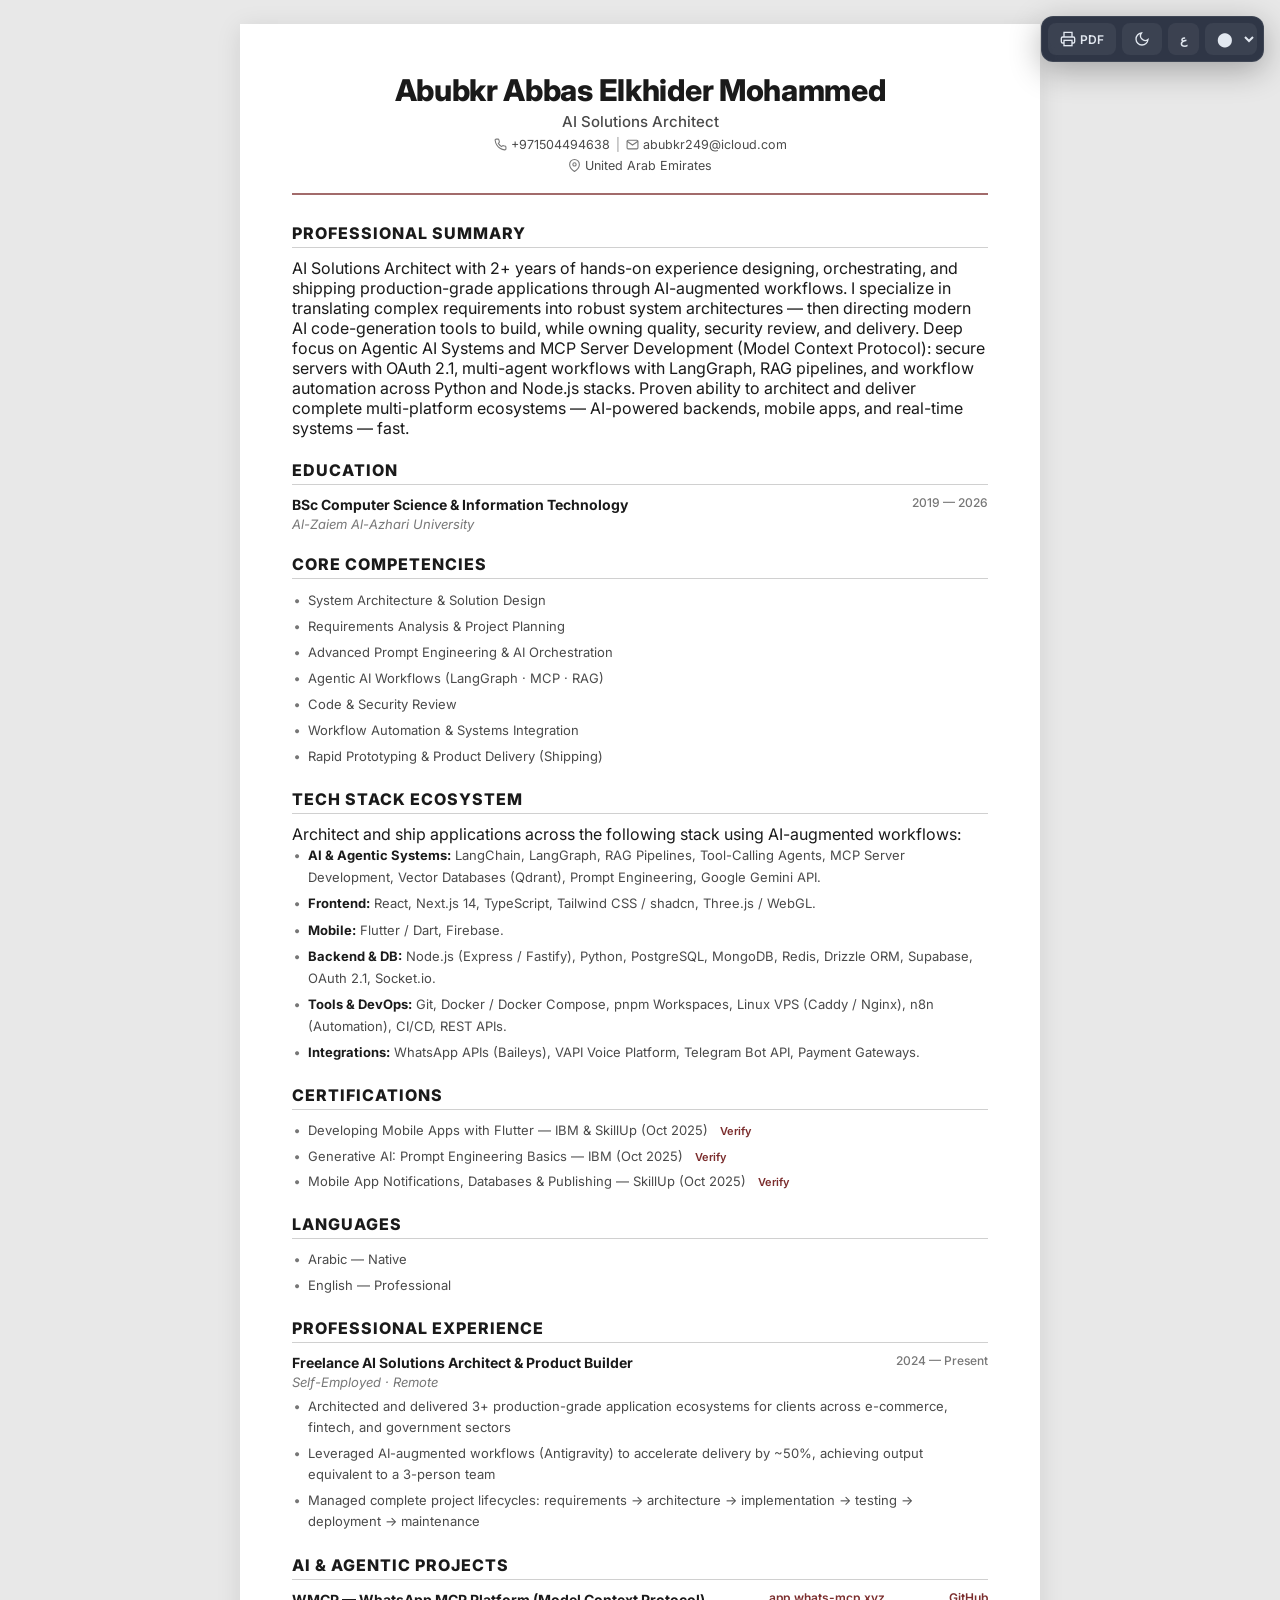
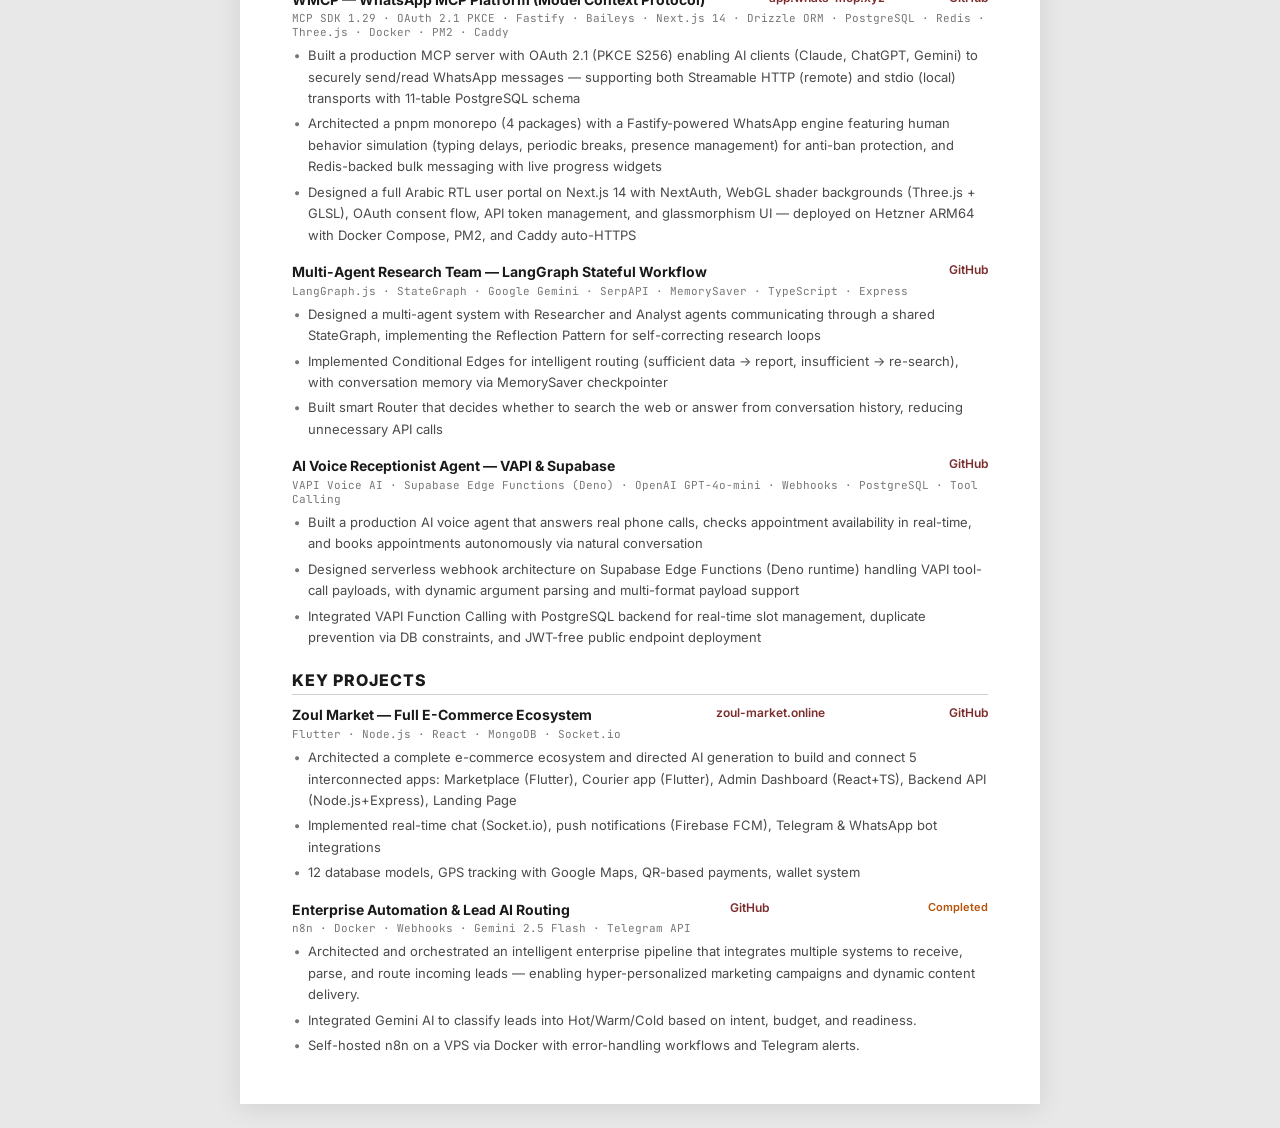
==== cv.html @ e1e308c4 "Initial commit — portfolio landing + CV site with Render config" ====
<!DOCTYPE html>
<html lang="en" dir="ltr">

<head>
    <meta charset="UTF-8">
    <meta name="viewport" content="width=device-width, initial-scale=1.0">
    <title>Abubkr Abbas — AI Solutions Architect</title>
    <meta name="description" content="Professional CV of Abubkr Abbas Elkhider Mohammed">
    <link rel="preconnect" href="https://fonts.googleapis.com">
    <link
        href="https://fonts.googleapis.com/css2?family=Inter:wght@300;400;500;600;700;800;900&family=JetBrains+Mono:wght@400;500&display=swap"
        rel="stylesheet">
    <link rel="stylesheet" href="style.css">
</head>

<body>
    <!-- Floating Toolbar -->
    <div class="toolbar no-print" id="toolbar">
        <button class="btn-tool" onclick="window.print()" title="Print / Save as PDF">
            <svg width="16" height="16" fill="none" stroke="currentColor" stroke-width="2" viewBox="0 0 24 24">
                <path d="M6 9V2h12v7M6 18H4a2 2 0 01-2-2v-5a2 2 0 012-2h16a2 2 0 012 2v5a2 2 0 01-2 2h-2" />
                <rect x="6" y="14" width="12" height="8" />
            </svg>
            <span>PDF</span>
        </button>
        <button class="btn-tool" onclick="toggleTheme()" title="Toggle Theme">
            <svg id="themeIcon" width="16" height="16" fill="none" stroke="currentColor" stroke-width="2"
                viewBox="0 0 24 24">
                <path d="M21 12.79A9 9 0 1111.21 3a7 7 0 009.79 9.79z" />
            </svg>
        </button>
        <button class="btn-tool" onclick="toggleLang()" title="Toggle Language">
            <span id="langLabel">ع</span>
        </button>
        <select class="color-select" onchange="changeAccent(this.value)" title="Accent Color">
            <option value="#7B2D2D">⬤</option>
            <option value="#6366f1">⬤</option>
            <option value="#8b5cf6">⬤</option>
            <option value="#06b6d4">⬤</option>
            <option value="#10b981">⬤</option>
            <option value="#1a1a1a">⬤</option>
        </select>
    </div>

    <!-- CV Container -->
    <div class="cv-page" id="cvPage">

        <!-- ====== HEADER ====== -->
        <header class="cv-header">
            <div class="header-info">
                <h1 class="name" data-en="Abubkr Abbas Elkhider Mohammed" data-ar="ابوبكر عباس الخضر محمد">Abubkr Abbas
                    Elkhider Mohammed</h1>
                <p class="job-title" data-en="AI Solutions Architect" data-ar="مهندس حلول الذكاء الاصطناعي">
                    AI Solutions Architect</p>
                <div class="contact-row">
                    <span class="contact-item">
                        <svg width="13" height="13" fill="none" stroke="currentColor" stroke-width="2"
                            viewBox="0 0 24 24">
                            <path
                                d="M22 16.92v3a2 2 0 01-2.18 2 19.79 19.79 0 01-8.63-3.07 19.5 19.5 0 01-6-6 19.79 19.79 0 01-3.07-8.67A2 2 0 014.11 2h3a2 2 0 012 1.72c.127.96.361 1.903.7 2.81a2 2 0 01-.45 2.11L8.09 9.91a16 16 0 006 6l1.27-1.27a2 2 0 012.11-.45c.907.339 1.85.573 2.81.7A2 2 0 0122 16.92z" />
                        </svg>
                        <span data-en="+971504494638" data-ar="+971504494638" dir="ltr">+971504494638</span>
                    </span>
                    <span class="contact-sep">|</span>
                    <span class="contact-item">
                        <svg width="13" height="13" fill="none" stroke="currentColor" stroke-width="2"
                            viewBox="0 0 24 24">
                            <path d="M4 4h16c1.1 0 2 .9 2 2v12c0 1.1-.9 2-2 2H4c-1.1 0-2-.9-2-2V6c0-1.1.9-2 2-2z" />
                            <polyline points="22,6 12,13 2,6" />
                        </svg>
                        <span>abubkr249@icloud.com</span>
                    </span>
                </div>
                <div class="contact-row">
                    <span class="contact-item">
                        <svg width="13" height="13" fill="none" stroke="currentColor" stroke-width="2"
                            viewBox="0 0 24 24">
                            <path d="M21 10c0 7-9 13-9 13s-9-6-9-13a9 9 0 0118 0z" />
                            <circle cx="12" cy="10" r="3" />
                        </svg>
                        <span data-en="United Arab Emirates" data-ar="الإمارات العربية المتحدة">United Arab
                            Emirates</span>
                    </span>
                </div>
            </div>
            <!-- Photo removed upon request -->
        </header>
        <div class="header-line"></div>

        <!-- ====== PROFESSIONAL SUMMARY ====== -->
        <section class="cv-section">
            <h2 class="section-title" data-en="Professional Summary" data-ar="الملخص المهني">Professional Summary</h2>
            <p class="body-text"
                data-en="AI Solutions Architect with 2+ years of hands-on experience designing, orchestrating, and shipping production-grade applications through AI-augmented workflows. I specialize in translating complex requirements into robust system architectures — then directing modern AI code-generation tools to build, while owning quality, security review, and delivery. Deep focus on Agentic AI Systems and MCP Server Development (Model Context Protocol): secure servers with OAuth 2.1, multi-agent workflows with LangGraph, RAG pipelines, and workflow automation across Python and Node.js stacks. Proven ability to architect and deliver complete multi-platform ecosystems — AI-powered backends, mobile apps, and real-time systems — fast."
                data-ar="مهندس حلول ذكاء اصطناعي بخبرة عملية تزيد عن سنتين في تصميم وتنسيق وإطلاق تطبيقات إنتاجية احترافية عبر سير عمل معزّز بالذكاء الاصطناعي. أتخصص في تحويل المتطلبات المعقدة إلى هياكل أنظمة متينة، ثم توجيه أدوات توليد الأكواد الحديثة للبناء، مع تحمّل مسؤولية الجودة والمراجعة الأمنية والتسليم. تركيز عميق على أنظمة الوكلاء الذكية وتطوير خوادم MCP (بروتوكول سياق النموذج): خوادم آمنة بـ OAuth 2.1، وسير عمل متعدد الوكلاء بـ LangGraph، وأنابيب RAG، وأتمتة سير العمل عبر منظومات Python و Node.js. قدرة مثبتة على تصميم وتسليم أنظمة متكاملة متعددة المنصات — خوادم مدعومة بالذكاء الاصطناعي وتطبيقات موبايل وأنظمة حية — وبسرعة عالية.">
                AI Solutions Architect with 2+ years of hands-on experience designing, orchestrating, and shipping
                production-grade applications through AI-augmented workflows. I specialize in translating complex
                requirements into robust system architectures — then directing modern AI code-generation tools to build,
                while owning quality, security review, and delivery. Deep focus on Agentic AI Systems and MCP Server
                Development (Model Context Protocol): secure servers with OAuth 2.1, multi-agent workflows with LangGraph,
                RAG pipelines, and workflow automation across Python and Node.js stacks. Proven ability to architect and
                deliver complete multi-platform ecosystems — AI-powered backends, mobile apps, and real-time systems —
                fast.</p>
        </section>

        <!-- ====== EDUCATION ====== -->
        <section class="cv-section">
            <h2 class="section-title" data-en="Education" data-ar="التعليم">Education</h2>
            <div class="entry-block">
                <div class="entry-header">
                    <h3 data-en="BSc Computer Science & Information Technology"
                        data-ar="بكالوريوس علوم الحاسوب وتقانة المعلومات">BSc Computer Science & Information Technology
                    </h3>
                    <span class="entry-date" data-en="2019 — 2026" data-ar="2019 — 2026">2019 — 2026</span>
                </div>
                <p class="entry-sub" data-en="Al-Zaiem Al-Azhari University" data-ar="جامعة الزعيم الأزهري">Al-Zaiem
                    Al-Azhari University</p>
            </div>
        </section>

        <!-- ====== CORE COMPETENCIES ====== -->
        <section class="cv-section">
            <h2 class="section-title" data-en="Core Competencies" data-ar="المهارات الأساسية">Core Competencies</h2>
            <ul class="cv-list skills-list">
                <li data-en="System Architecture & Solution Design" data-ar="هندسة الأنظمة وتصميم الحلول">System Architecture & Solution Design</li>
                <li data-en="Requirements Analysis & Project Planning" data-ar="تحليل المتطلبات وتخطيط المشاريع">Requirements Analysis & Project Planning</li>
                <li data-en="Advanced Prompt Engineering & AI Orchestration" data-ar="هندسة الأوامر المتقدمة وتنسيق الذكاء الاصطناعي">Advanced Prompt Engineering & AI Orchestration</li>
                <li data-en="Agentic AI Workflows (LangGraph · MCP · RAG)" data-ar="سير عمل الوكلاء الذكية (LangGraph · MCP · RAG)">Agentic AI Workflows (LangGraph · MCP · RAG)</li>
                <li data-en="Code & Security Review" data-ar="مراجعة الأكواد والمراجعة الأمنية">Code & Security Review</li>
                <li data-en="Workflow Automation & Systems Integration" data-ar="أتمتة سير العمل وتكامل الأنظمة">Workflow Automation & Systems Integration</li>
                <li data-en="Rapid Prototyping & Product Delivery (Shipping)" data-ar="النمذجة السريعة وإطلاق المنتجات">Rapid Prototyping & Product Delivery (Shipping)</li>
            </ul>
        </section>

        <!-- ====== TECH STACK ECOSYSTEM ====== -->
        <section class="cv-section">
            <h2 class="section-title" data-en="Tech Stack Ecosystem" data-ar="بيئة العمل والتقنيات">Tech Stack Ecosystem</h2>
            <p class="body-text" data-en="Architect and ship applications across the following stack using AI-augmented workflows:" data-ar="أصمم وأطلق التطبيقات عبر المنظومة التقنية التالية باستخدام سير عمل معزّز بالذكاء الاصطناعي:">Architect and ship applications across the following stack using AI-augmented workflows:</p>
            <ul class="cv-list skills-list">
                <li><strong data-en="AI & Agentic Systems:" data-ar="الذكاء الاصطناعي والوكلاء:">AI & Agentic Systems:</strong> LangChain, LangGraph, RAG Pipelines, Tool-Calling Agents, MCP Server Development, Vector Databases (Qdrant), Prompt Engineering, Google Gemini API.</li>
                <li><strong data-en="Frontend:" data-ar="الواجهات الأمامية:">Frontend:</strong> React, Next.js 14, TypeScript, Tailwind CSS / shadcn, Three.js / WebGL.</li>
                <li><strong data-en="Mobile:" data-ar="الموبايل:">Mobile:</strong> Flutter / Dart, Firebase.</li>
                <li><strong data-en="Backend & DB:" data-ar="الخوادم والبيانات:">Backend & DB:</strong> Node.js (Express / Fastify), Python, PostgreSQL, MongoDB, Redis, Drizzle ORM, Supabase, OAuth 2.1, Socket.io.</li>
                <li><strong data-en="Tools & DevOps:" data-ar="الأدوات والبنية التحتية:">Tools & DevOps:</strong> Git, Docker / Docker Compose, pnpm Workspaces, Linux VPS (Caddy / Nginx), n8n (Automation), CI/CD, REST APIs.</li>
                <li><strong data-en="Integrations:" data-ar="التكاملات:">Integrations:</strong> WhatsApp APIs (Baileys), VAPI Voice Platform, Telegram Bot API, Payment Gateways.</li>
            </ul>
        </section>

        <!-- ====== CERTIFICATIONS ====== -->
        <section class="cv-section">
            <h2 class="section-title" data-en="Certifications" data-ar="الشهادات">Certifications</h2>
            <ul class="cv-list">
                <li>
                    <span data-en="Developing Mobile Apps with Flutter — IBM & SkillUp (Oct 2025)" data-ar="تطوير تطبيقات الموبايل بـ Flutter — IBM & SkillUp (أكتوبر 2025)">Developing Mobile Apps with Flutter — IBM & SkillUp (Oct 2025)</span>
                    <a href="https://coursera.org/account/accomplishments/specialization/EXXAIZ0Y9L65" target="_blank" class="cert-link" data-en="Verify" data-ar="تحقق">Verify</a>
                </li>
                <li>
                    <span data-en="Generative AI: Prompt Engineering Basics — IBM (Oct 2025)" data-ar="الذكاء الاصطناعي التوليدي: أساسيات هندسة الأوامر — IBM (أكتوبر 2025)">Generative AI: Prompt Engineering Basics — IBM (Oct 2025)</span>
                    <a href="https://coursera.org/account/accomplishments/verify/TLIPMM375ZUF" target="_blank" class="cert-link" data-en="Verify" data-ar="تحقق">Verify</a>
                </li>
                <li>
                    <span data-en="Mobile App Notifications, Databases & Publishing — SkillUp (Oct 2025)" data-ar="إشعارات التطبيقات وقواعد البيانات والنشر — SkillUp (أكتوبر 2025)">Mobile App Notifications, Databases & Publishing — SkillUp (Oct 2025)</span>
                    <a href="https://coursera.org/account/accomplishments/verify/D3XJ3LVJPYS7" target="_blank" class="cert-link" data-en="Verify" data-ar="تحقق">Verify</a>
                </li>
            </ul>
        </section>

        <!-- ====== LANGUAGES ====== -->
        <section class="cv-section">
            <h2 class="section-title" data-en="Languages" data-ar="اللغات">Languages</h2>
            <ul class="cv-list">
                <li data-en="Arabic — Native" data-ar="العربية — اللغة الأم">Arabic — Native</li>
                <li data-en="English — Professional" data-ar="الإنجليزية — مهني">English — Professional</li>
            </ul>
        </section>

        <!-- ====== WORK EXPERIENCE ====== -->
        <section class="cv-section">
            <h2 class="section-title" data-en="Professional Experience" data-ar="الخبرة المهنية">Professional Experience
            </h2>
            <div class="entry-block">
                <div class="entry-header">
                    <h3 data-en="Freelance AI Solutions Architect & Product Builder" data-ar="مهندس حلول ذكاء اصطناعي ومطوّر منتجات — عمل حر">
                        Freelance AI Solutions Architect & Product Builder</h3>
                    <span class="entry-date" data-en="2024 — Present" data-ar="2024 — الحاضر">2024 — Present</span>
                </div>
                <p class="entry-sub" data-en="Self-Employed · Remote" data-ar="عمل حر · عن بعد">Self-Employed · Remote
                </p>
                <ul class="cv-list">
                    <li data-en="Architected and delivered 3+ production-grade application ecosystems for clients across e-commerce, fintech, and government sectors"
                        data-ar="صممت وسلّمت أكثر من 3 أنظمة تطبيقات إنتاجية متكاملة لعملاء في قطاعات التجارة الإلكترونية والتقنية المالية والحكومية">
                        Architected and delivered 3+ production-grade application ecosystems for clients across
                        e-commerce, fintech, and government sectors</li>
                    <li data-en="Leveraged AI-augmented workflows (Antigravity) to accelerate delivery by ~50%, achieving output equivalent to a 3-person team"
                        data-ar="استخدمت سير عمل الذكاء الاصطناعي (Antigravity) لتسريع التسليم بنسبة ~50%، بإنتاجية تعادل فريق من 3 مطورين">
                        Leveraged AI-augmented workflows (Antigravity) to accelerate delivery by ~50%, achieving output
                        equivalent to a 3-person team</li>
                    <li data-en="Managed complete project lifecycles: requirements → architecture → implementation → testing → deployment → maintenance"
                        data-ar="أدرت دورات حياة المشاريع: تحليل → تصميم → تنفيذ → اختبار → نشر → صيانة">Managed
                        complete project lifecycles: requirements → architecture → implementation → testing → deployment
                        → maintenance</li>
                </ul>
            </div>
        </section>

        <!-- ====== AI / AGENTIC PROJECTS ====== -->
        <section class="cv-section">
            <h2 class="section-title" data-en="AI & Agentic Projects" data-ar="مشاريع الذكاء الاصطناعي والوكلاء">AI & Agentic Projects</h2>

            <!-- AI Project 0: WMCP -->
            <div class="entry-block">
                <div class="entry-header">
                    <h3 data-en="WMCP — WhatsApp MCP Platform (Model Context Protocol)" data-ar="WMCP — منصة واتساب MCP (بروتوكول سياق النموذج)">WMCP — WhatsApp MCP Platform (Model Context Protocol)</h3>
                    <a href="https://app.whats-mcp.xyz" target="_blank" class="project-link">app.whats-mcp.xyz</a>
                    <a href="https://github.com/beko2499/wmcp" target="_blank" class="project-link github-link">GitHub</a>
                </div>
                <p class="tech-stack">MCP SDK 1.29 · OAuth 2.1 PKCE · Fastify · Baileys · Next.js 14 · Drizzle ORM · PostgreSQL · Redis · Three.js · Docker · PM2 · Caddy</p>
                <ul class="cv-list">
                    <li data-en="Built a production MCP server with OAuth 2.1 (PKCE S256) enabling AI clients (Claude, ChatGPT, Gemini) to securely send/read WhatsApp messages — supporting both Streamable HTTP (remote) and stdio (local) transports with 11-table PostgreSQL schema" data-ar="بنيت خادم MCP إنتاجي مع OAuth 2.1 (PKCE S256) يتيح لعملاء الذكاء الاصطناعي (Claude, ChatGPT, Gemini) إرسال وقراءة رسائل واتساب بأمان — مع دعم Streamable HTTP و stdio مع قاعدة بيانات PostgreSQL من 11 جدول">Built a production MCP server with OAuth 2.1 (PKCE S256) enabling AI clients (Claude, ChatGPT, Gemini) to securely send/read WhatsApp messages — supporting both Streamable HTTP (remote) and stdio (local) transports with 11-table PostgreSQL schema</li>
                    <li data-en="Architected a pnpm monorepo (4 packages) with a Fastify-powered WhatsApp engine featuring human behavior simulation (typing delays, periodic breaks, presence management) for anti-ban protection, and Redis-backed bulk messaging with live progress widgets" data-ar="صممت معمارية monorepo بـ pnpm (4 حزم) مع محرك واتساب بـ Fastify يتضمن محاكاة سلوك بشري (تأخيرات كتابة، استراحات دورية، إدارة الحضور) لحماية من الحظر، ورسائل جماعية مع Redis وwidgets تقدم مباشر">Architected a pnpm monorepo (4 packages) with a Fastify-powered WhatsApp engine featuring human behavior simulation (typing delays, periodic breaks, presence management) for anti-ban protection, and Redis-backed bulk messaging with live progress widgets</li>
                    <li data-en="Designed a full Arabic RTL user portal on Next.js 14 with NextAuth, WebGL shader backgrounds (Three.js + GLSL), OAuth consent flow, API token management, and glassmorphism UI — deployed on Hetzner ARM64 with Docker Compose, PM2, and Caddy auto-HTTPS" data-ar="صممت بوابة مستخدم عربية RTL كاملة على Next.js 14 مع NextAuth، خلفيات WebGL (Three.js + GLSL)، تدفق موافقة OAuth، إدارة رموز API، وواجهة glassmorphism — منشورة على Hetzner ARM64 مع Docker Compose و PM2 و Caddy">Designed a full Arabic RTL user portal on Next.js 14 with NextAuth, WebGL shader backgrounds (Three.js + GLSL), OAuth consent flow, API token management, and glassmorphism UI — deployed on Hetzner ARM64 with Docker Compose, PM2, and Caddy auto-HTTPS</li>
                </ul>
            </div>

            <!-- AI Project 1: Multi-Agent Research Team -->
            <div class="entry-block">
                <div class="entry-header">
                    <h3 data-en="Multi-Agent Research Team — LangGraph Stateful Workflow"
                        data-ar="فريق البحث الذكي — سير عمل متعدد الوكلاء مع LangGraph">Multi-Agent Research Team — LangGraph Stateful Workflow</h3>
                    <a href="https://github.com/beko2499/multi-agent-research" target="_blank" class="project-link github-link">GitHub</a>
                </div>
                <p class="tech-stack">LangGraph.js · StateGraph · Google Gemini · SerpAPI · MemorySaver · TypeScript · Express</p>
                <ul class="cv-list">
                    <li data-en="Designed a multi-agent system with Researcher and Analyst agents communicating through a shared StateGraph, implementing the Reflection Pattern for self-correcting research loops"
                        data-ar="صممت نظام متعدد الوكلاء مع وكيل باحث ومحلل يتواصلان عبر StateGraph مشترك، مع تنفيذ نمط المراجعة الذاتية (Reflection) لحلقات بحث ذاتية التصحيح">Designed a multi-agent system with Researcher and Analyst agents communicating through a shared StateGraph, implementing the Reflection Pattern for self-correcting research loops</li>
                    <li data-en="Implemented Conditional Edges for intelligent routing (sufficient data → report, insufficient → re-search), with conversation memory via MemorySaver checkpointer"
                        data-ar="نفذت مسارات شرطية للتوجيه الذكي (بيانات كافية ← تقرير، ناقصة ← إعادة بحث)، مع ذاكرة محادثة عبر MemorySaver">Implemented Conditional Edges for intelligent routing (sufficient data → report, insufficient → re-search), with conversation memory via MemorySaver checkpointer</li>
                    <li data-en="Built smart Router that decides whether to search the web or answer from conversation history, reducing unnecessary API calls"
                        data-ar="بنيت موجّه ذكي يقرر البحث في الإنترنت أو الاعتماد على ذاكرة المحادثة، مما يقلل استدعاءات API غير الضرورية">Built smart Router that decides whether to search the web or answer from conversation history, reducing unnecessary API calls</li>
                </ul>
            </div>

            <!-- AI Project 4: Voice Agent Receptionist -->
            <div class="entry-block">
                <div class="entry-header">
                    <h3 data-en="AI Voice Receptionist Agent — VAPI & Supabase"
                        data-ar="وكيل موظف استقبال صوتي ذكي — VAPI و Supabase">AI Voice Receptionist Agent — VAPI & Supabase</h3>
                    <a href="https://github.com/beko2499/voice-agent" target="_blank" class="project-link github-link">GitHub</a>
                </div>
                <p class="tech-stack">VAPI Voice AI · Supabase Edge Functions (Deno) · OpenAI GPT-4o-mini · Webhooks · PostgreSQL · Tool Calling</p>
                <ul class="cv-list">
                    <li data-en="Built a production AI voice agent that answers real phone calls, checks appointment availability in real-time, and books appointments autonomously via natural conversation"
                        data-ar="بنيت وكيل صوتي ذكي إنتاجي يرد على المكالمات الهاتفية الحقيقية، يفحص المواعيد المتاحة فورياً، ويحجز المواعيد تلقائياً عبر محادثة طبيعية">Built a production AI voice agent that answers real phone calls, checks appointment availability in real-time, and books appointments autonomously via natural conversation</li>
                    <li data-en="Designed serverless webhook architecture on Supabase Edge Functions (Deno runtime) handling VAPI tool-call payloads, with dynamic argument parsing and multi-format payload support"
                        data-ar="صممت بنية webhook بدون خوادم على Supabase Edge Functions (بيئة Deno) لمعالجة استدعاءات أدوات VAPI، مع تحليل ديناميكي للمعاملات ودعم تنسيقات متعددة">Designed serverless webhook architecture on Supabase Edge Functions (Deno runtime) handling VAPI tool-call payloads, with dynamic argument parsing and multi-format payload support</li>
                    <li data-en="Integrated VAPI Function Calling with PostgreSQL backend for real-time slot management, duplicate prevention via DB constraints, and JWT-free public endpoint deployment"
                        data-ar="ربطت استدعاء الأدوات (Function Calling) من VAPI مع قاعدة بيانات PostgreSQL لإدارة المواعيد الفورية، مع منع التكرار عبر قيود قاعدة البيانات ونشر بدون مصادقة JWT">Integrated VAPI Function Calling with PostgreSQL backend for real-time slot management, duplicate prevention via DB constraints, and JWT-free public endpoint deployment</li>
                </ul>
            </div>
        </section>

        <!-- ====== KEY PROJECTS ====== -->
        <section class="cv-section">
            <h2 class="section-title" data-en="Key Projects" data-ar="المشاريع الرئيسية">Key Projects</h2>

            <!-- Project 1 -->
            <div class="entry-block">
                <div class="entry-header">
                    <h3 data-en="Zoul Market — Full E-Commerce Ecosystem"
                        data-ar="زول ماركت — نظام تجارة إلكترونية متكامل">Zoul Market — Full E-Commerce Ecosystem</h3>
                    <a href="https://www.zoul-market.online" target="_blank" class="project-link">zoul-market.online</a>
                    <a href="https://github.com/beko2499/zoolmarket" target="_blank" class="project-link github-link">GitHub</a>
                </div>
                <p class="tech-stack">Flutter · Node.js · React · MongoDB · Socket.io</p>
                <ul class="cv-list">
                    <li data-en="Architected a complete e-commerce ecosystem and directed AI generation to build and connect 5 interconnected apps: Marketplace (Flutter), Courier app (Flutter), Admin Dashboard (React+TS), Backend API (Node.js+Express), Landing Page"
                        data-ar="صممت معمارية نظام تجارة إلكترونية متكامل ووجّهت توليد الأكواد لبناء وربط 5 تطبيقات مترابطة: سوق (Flutter)، تطبيق مندوب (Flutter)، لوحة تحكم (React+TS)، خادم API (Node.js)، صفحة تسويقية">
                        Architected a complete e-commerce ecosystem and directed AI generation to build and connect 5
                        interconnected apps: Marketplace (Flutter), Courier app (Flutter), Admin Dashboard (React+TS),
                        Backend API (Node.js+Express), Landing Page</li>
                    <li data-en="Implemented real-time chat (Socket.io), push notifications (Firebase FCM), Telegram & WhatsApp bot integrations"
                        data-ar="نفذت محادثات فورية (Socket.io)، إشعارات (Firebase FCM)، وتكامل بوتات Telegram و WhatsApp">
                        Implemented real-time chat (Socket.io), push notifications (Firebase FCM), Telegram & WhatsApp
                        bot integrations</li>
                    <li data-en="12 database models, GPS tracking with Google Maps, QR-based payments, wallet system"
                        data-ar="12 نموذج بيانات، تتبع GPS مع خرائط Google، دفع بـ QR، ونظام محفظة">12 database models,
                        GPS tracking with Google Maps, QR-based payments, wallet system</li>
                </ul>
            </div>

            <!-- Project 4 -->
            <div class="entry-block">
                <div class="entry-header">
                    <h3 data-en="Enterprise Automation & Lead AI Routing"
                        data-ar="أتمتة الأعمال وتوجيه العملاء بالذكاء الاصطناعي">Enterprise Automation & Lead AI Routing
                    </h3>
                    <a href="https://github.com/beko2499/n8n-lead-automation" target="_blank" class="project-link github-link">GitHub</a>
                    <span class="status-badge" data-en="Completed" data-ar="مكتمل">Completed</span>
                </div>
                <p class="tech-stack">n8n · Docker · Webhooks · Gemini 2.5 Flash · Telegram API</p>
                <ul class="cv-list">
                    <li data-en="Architected and orchestrated an intelligent enterprise pipeline that integrates multiple systems to receive, parse, and route incoming leads — enabling hyper-personalized marketing campaigns and dynamic content delivery."
                        data-ar="صممت ونسّقت مساراً مؤسسياً ذكياً يربط عدة أنظمة لاستقبال وتحليل وتوجيه العملاء — لتمكين الحملات التسويقية فائقة التخصيص وتقديم المحتوى الديناميكي.">
                        Architected and orchestrated an intelligent enterprise pipeline that integrates multiple systems to receive, parse, and route incoming leads — enabling hyper-personalized marketing campaigns and dynamic content delivery.</li>
                    <li data-en="Integrated Gemini AI to classify leads into Hot/Warm/Cold based on intent, budget, and readiness."
                        data-ar="دمج Gemini AI لتصنيف العملاء إلى (حار/دافئ/بارد) بناءً على النية والميزانية والجاهزية.">Integrated Gemini AI to classify leads into Hot/Warm/Cold based on intent, budget, and readiness.</li>
                    <li data-en="Self-hosted n8n on a VPS via Docker with error-handling workflows and Telegram alerts."
                        data-ar="استضافة ذاتية لنظام n8n على VPS عبر Docker مع مسارات لمعالجة الأخطاء وتنبيهات عبر تيليجرام.">Self-hosted n8n on a VPS via Docker with error-handling workflows and Telegram alerts.</li>
                </ul>
            </div>

        </section>

    </div>

    <script src="script.js"></script>
</body>

</html>
---- style.css ----
/* ========== Variables ========== */
:root {
    --accent: #7B2D2D;
    --accent-light: #9B4D4D;
    --accent-bg: rgba(123,45,45,0.08);
    --bg: #ffffff;
    --text: #1a1a1a;
    --text-secondary: #4a4a4a;
    --text-muted: #777777;
    --border: #d0d0d0;
    --card-bg: #f7f7f7;
    --font: 'Inter', -apple-system, BlinkMacSystemFont, 'Segoe UI', sans-serif;
    --mono: 'JetBrains Mono', monospace;
}

[data-theme="dark"] {
    --bg: #111318;
    --text: #f0f0f0;
    --text-secondary: #b0b0b0;
    --text-muted: #888;
    --border: #333;
    --card-bg: #1a1c22;
}

/* ========== Reset ========== */
*,*::before,*::after { box-sizing: border-box; margin: 0; padding: 0; }
html { -webkit-font-smoothing: antialiased; }
body {
    font-family: var(--font);
    background: #e8e8e8;
    min-height: 100vh;
    display: flex;
    justify-content: center;
    padding: 24px;
}
[data-theme="dark"] body { background: #1e1e1e; }

/* ========== Floating Toolbar ========== */
.toolbar {
    position: fixed; top: 16px; right: 16px; z-index: 999;
    display: flex; gap: 6px; padding: 6px;
    background: rgba(15,23,42,0.85); backdrop-filter: blur(12px);
    border-radius: 12px; border: 1px solid rgba(255,255,255,0.08);
    box-shadow: 0 8px 32px rgba(0,0,0,0.3);
}
.btn-tool {
    display: flex; align-items: center; justify-content: center; gap: 4px;
    padding: 8px 12px; border: none; border-radius: 8px;
    background: rgba(255,255,255,0.06); color: #e2e8f0;
    font-family: var(--font); font-size: 12px; font-weight: 600;
    cursor: pointer; transition: all .2s;
}
.btn-tool:hover { background: var(--accent); color: #fff; }
.color-select {
    padding: 4px 8px; border: none; border-radius: 8px;
    background: rgba(255,255,255,0.06); color: #e2e8f0;
    font-size: 14px; cursor: pointer; outline: none;
}

/* ========== CV Page ========== */
.cv-page {
    width: 800px;
    background: var(--bg);
    padding: 48px 52px;
    box-shadow: 0 4px 24px rgba(0,0,0,0.1);
    color: var(--text);
}

/* ========== HEADER ========== */
.cv-header {
    display: flex;
    justify-content: center;
    align-items: flex-start;
    gap: 24px;
}
.header-info { flex: 1; text-align: center; }
.name {
    font-size: 30px;
    font-weight: 800;
    color: var(--text);
    line-height: 1.2;
    letter-spacing: -0.3px;
}
.job-title {
    font-size: 15px;
    font-weight: 500;
    color: var(--text-secondary);
    margin-top: 4px;
}
.contact-row {
    display: flex;
    flex-wrap: wrap;
    align-items: center;
    justify-content: center;
    gap: 6px;
    margin-top: 6px;
    font-size: 12.5px;
    color: var(--text-secondary);
}
.contact-item {
    display: inline-flex;
    align-items: center;
    gap: 4px;
}
.contact-item svg { stroke: var(--text-muted); flex-shrink: 0; }
.contact-sep { color: var(--text-muted); font-weight: 300; }

/* Photo Circle */
.header-photo { flex-shrink: 0; }
.photo-circle {
    width: 120px;
    height: 120px;
    border-radius: 50%;
    border: 3px solid var(--accent);
    overflow: hidden;
    box-shadow: 0 4px 16px rgba(0,0,0,0.08);
}
.photo-circle img {
    width: 100%; height: 100%;
    object-fit: cover;
    object-position: center 15%;
    display: block;
}

/* Header Line */
.header-line {
    height: 2px;
    background: var(--accent);
    margin: 20px 0 28px;
    opacity: 0.7;
}

/* ========== SECTIONS ========== */
.cv-section {
    margin-bottom: 22px;
}
.cv-section:last-child { margin-bottom: 0; }

.section-title {
    font-size: 16px;
    font-weight: 800;
    text-transform: uppercase;
    letter-spacing: 1px;
    color: var(--text);
    margin-bottom: 10px;
    padding-bottom: 4px;
    border-bottom: 1.5px solid var(--border);
}

/* ========== ENTRY BLOCKS ========== */
.entry-block {
    margin-bottom: 16px;
}
.entry-block:last-child { margin-bottom: 0; }

.entry-header {
    display: flex;
    justify-content: space-between;
    align-items: flex-start;
    gap: 12px;
}
.entry-header h3 {
    font-size: 14px;
    font-weight: 700;
    color: var(--text);
    line-height: 1.4;
}
.entry-date {
    font-size: 12px;
    font-weight: 500;
    color: var(--text-muted);
    white-space: nowrap;
    flex-shrink: 0;
}
.entry-sub {
    font-size: 13px;
    color: var(--text-muted);
    margin: 1px 0 6px;
    font-style: italic;
}

/* ========== LISTS ========== */
.cv-list {
    list-style: none;
    padding: 0;
    display: flex;
    flex-direction: column;
    gap: 4px;
}
.cv-list li {
    position: relative;
    padding-left: 16px;
    font-size: 13px;
    color: var(--text-secondary);
    line-height: 1.65;
}
.cv-list li::before {
    content: '•';
    position: absolute;
    left: 2px;
    color: var(--text-muted);
    font-weight: 700;
}

/* Skills List */
.skills-list li { line-height: 1.7; }
.skills-list strong { color: var(--text); }

/* ========== PROJECTS ========== */
.tech-stack {
    font-family: var(--mono);
    font-size: 11px;
    color: var(--text-muted);
    margin: 2px 0 6px;
}
.project-link {
    font-size: 12px;
    font-weight: 600;
    color: var(--accent);
    text-decoration: none;
    white-space: nowrap;
    flex-shrink: 0;
}
.project-link:hover { text-decoration: underline; }
.cert-link {
    font-size: 11px;
    font-weight: 600;
    color: var(--accent);
    text-decoration: none;
    margin-left: 8px;
}
.cert-link:hover { text-decoration: underline; }
[dir="rtl"] .cert-link { margin-left: 0; margin-right: 8px; }
.status-badge {
    font-size: 11px;
    font-weight: 600;
    color: #b45309;
    white-space: nowrap;
    flex-shrink: 0;
}
[data-theme="dark"] .status-badge { color: #f59e0b; }

.screenshots-row {
    display: flex;
    gap: 8px;
    margin-top: 10px;
}
.screenshot {
    width: 150px;
    height: 88px;
    object-fit: cover;
    object-position: top;
    border-radius: 4px;
    border: 1px solid var(--border);
    flex-shrink: 0;
}

/* ========== RTL ========== */
[dir="rtl"] .cv-header { flex-direction: row-reverse; }
[dir="rtl"] .header-info { text-align: center; }
[dir="rtl"] .contact-row { flex-direction: row-reverse; justify-content: center; }
[dir="rtl"] .contact-item { flex-direction: row-reverse; }
[dir="rtl"] .section-title { text-align: right; }
[dir="rtl"] .entry-header { flex-direction: row-reverse; text-align: right; }
[dir="rtl"] .cv-list li { padding-left: 0; padding-right: 16px; text-align: right; }
[dir="rtl"] .cv-list li::before { left: auto; right: 2px; }
[dir="rtl"] .entry-sub { text-align: right; }
[dir="rtl"] .body-text { text-align: right; }
[dir="rtl"] .tech-stack { text-align: right; }

/* ========== Responsive ========== */
@media (max-width: 860px) {
    body { padding: 12px; }
    .cv-page { width: 100%; padding: 28px 24px; }
    .cv-header { flex-direction: column; align-items: center; text-align: center; }
    .header-info { text-align: center; }
    .contact-row { justify-content: center; }
    .photo-circle { width: 100px; height: 100px; }
    .toolbar { top: 8px; right: 8px; }
    .screenshots-row { flex-wrap: wrap; }
    .screenshot { width: 120px; height: 70px; }
}

/* ========== Print ========== */
@media print {
    @page { size: A4; margin: 0; }
    .no-print { display: none !important; }
    body {
        background: #fff !important; padding: 0 !important; margin: 0 !important;
        display: block !important;
    }
    .cv-page {
        width: 100% !important;
        padding: 28px 40px !important;
        box-shadow: none !important;
    }
    /* Centered header */
    .cv-header {
        display: flex !important;
        flex-direction: row !important;
        justify-content: center !important;
        align-items: flex-start !important;
        text-align: center !important;
    }
    .header-info { text-align: center !important; }
    .header-photo { flex-shrink: 0 !important; }
    .contact-row { justify-content: center !important; }
    .photo-circle {
        width: 110px !important; height: 110px !important;
        -webkit-print-color-adjust: exact !important;
        print-color-adjust: exact !important;
        border-color: #7B2D2D !important;
    }
    .header-line {
        -webkit-print-color-adjust: exact !important;
        print-color-adjust: exact !important;
        background: #7B2D2D !important;
    }
    .section-title { border-bottom-color: #ccc !important; }
    .entry-block { break-inside: avoid; page-break-inside: avoid; }
    .screenshots-row { flex-wrap: nowrap !important; }
    .screenshot { width: 130px !important; height: 75px !important; }
    .project-link { color: #7B2D2D !important; }
    .name { font-size: 26px !important; }
    /* RTL print */
    [dir="rtl"] .cv-header { flex-direction: row-reverse !important; }
}

/* ========== Animations ========== */
@media screen {
    .cv-section {
        animation: fadeUp 0.45s ease both;
    }
    .cv-section:nth-child(2) { animation-delay: .05s; }
    .cv-section:nth-child(3) { animation-delay: .1s; }
    .cv-section:nth-child(4) { animation-delay: .15s; }
    .cv-section:nth-child(5) { animation-delay: .2s; }
    .cv-section:nth-child(6) { animation-delay: .25s; }
    .cv-section:nth-child(7) { animation-delay: .3s; }
    @keyframes fadeUp {
        from { opacity: 0; transform: translateY(8px); }
        to { opacity: 1; transform: translateY(0); }
    }
}
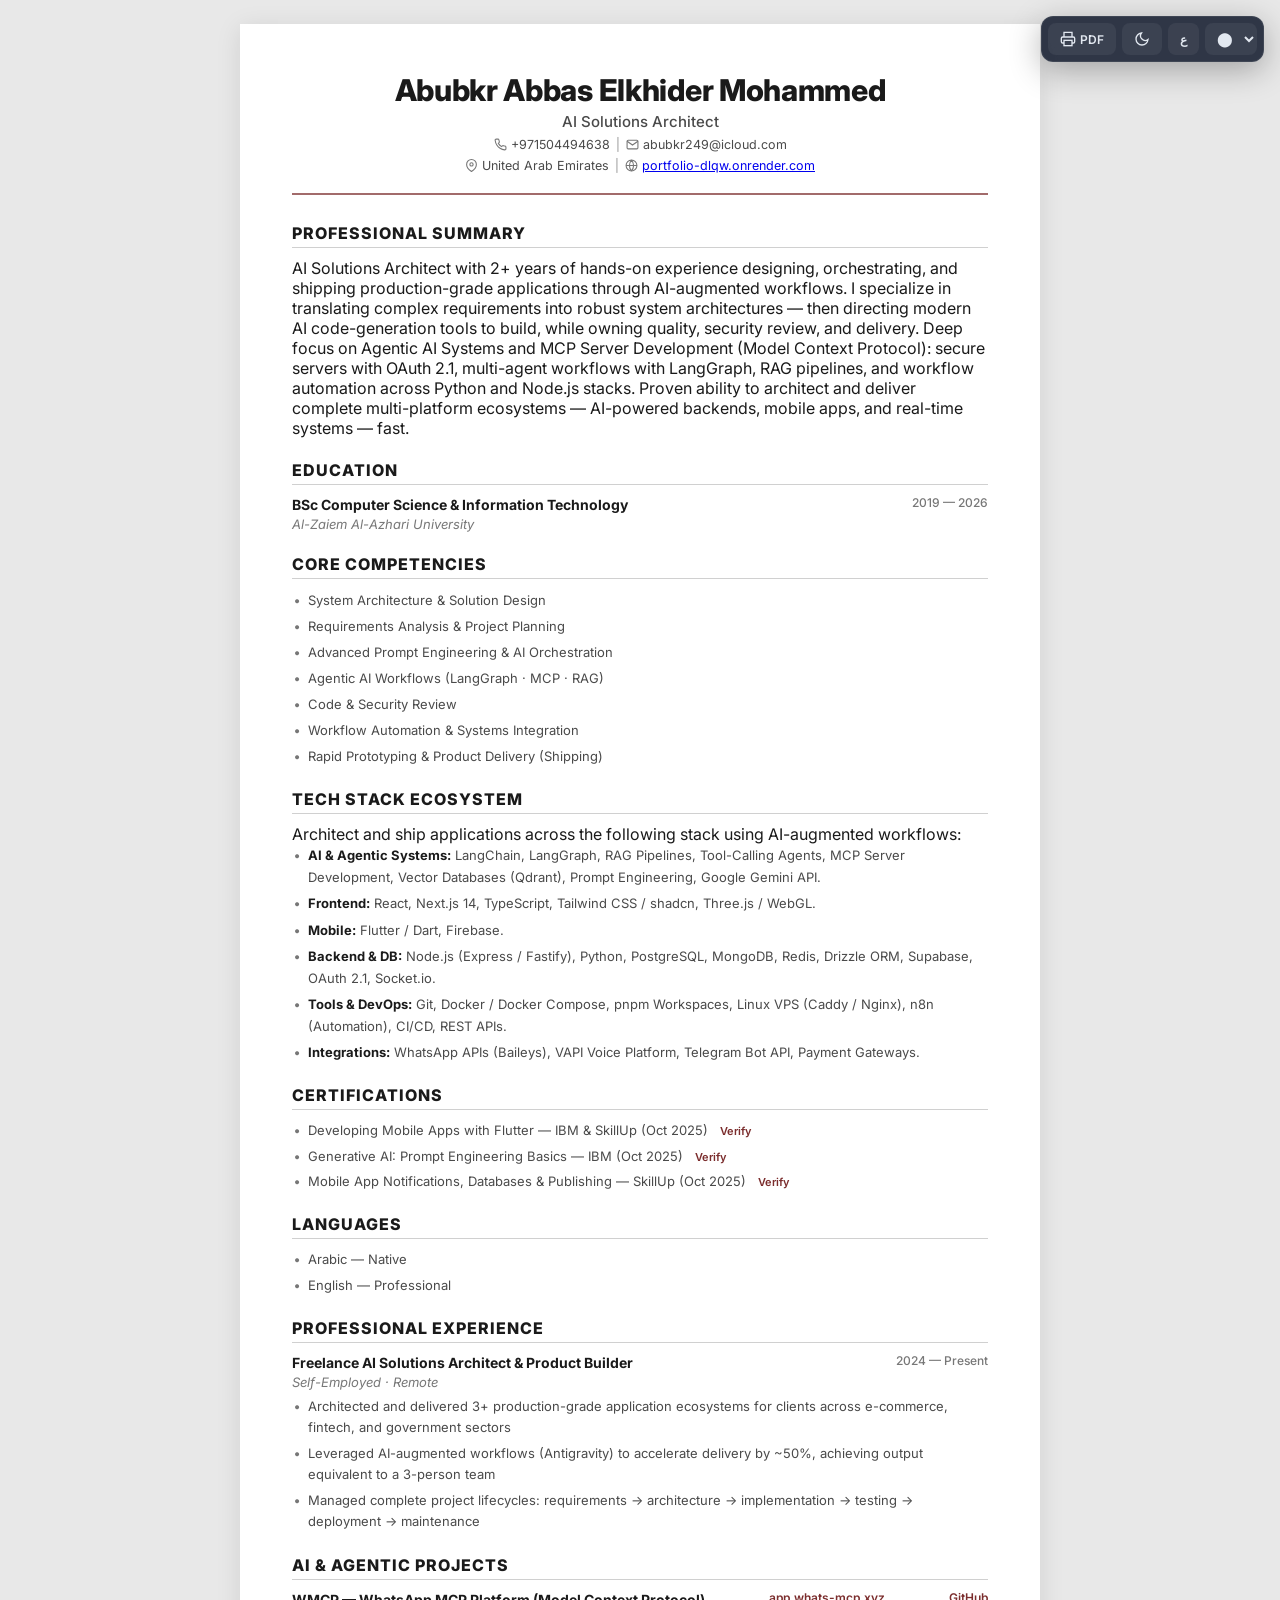
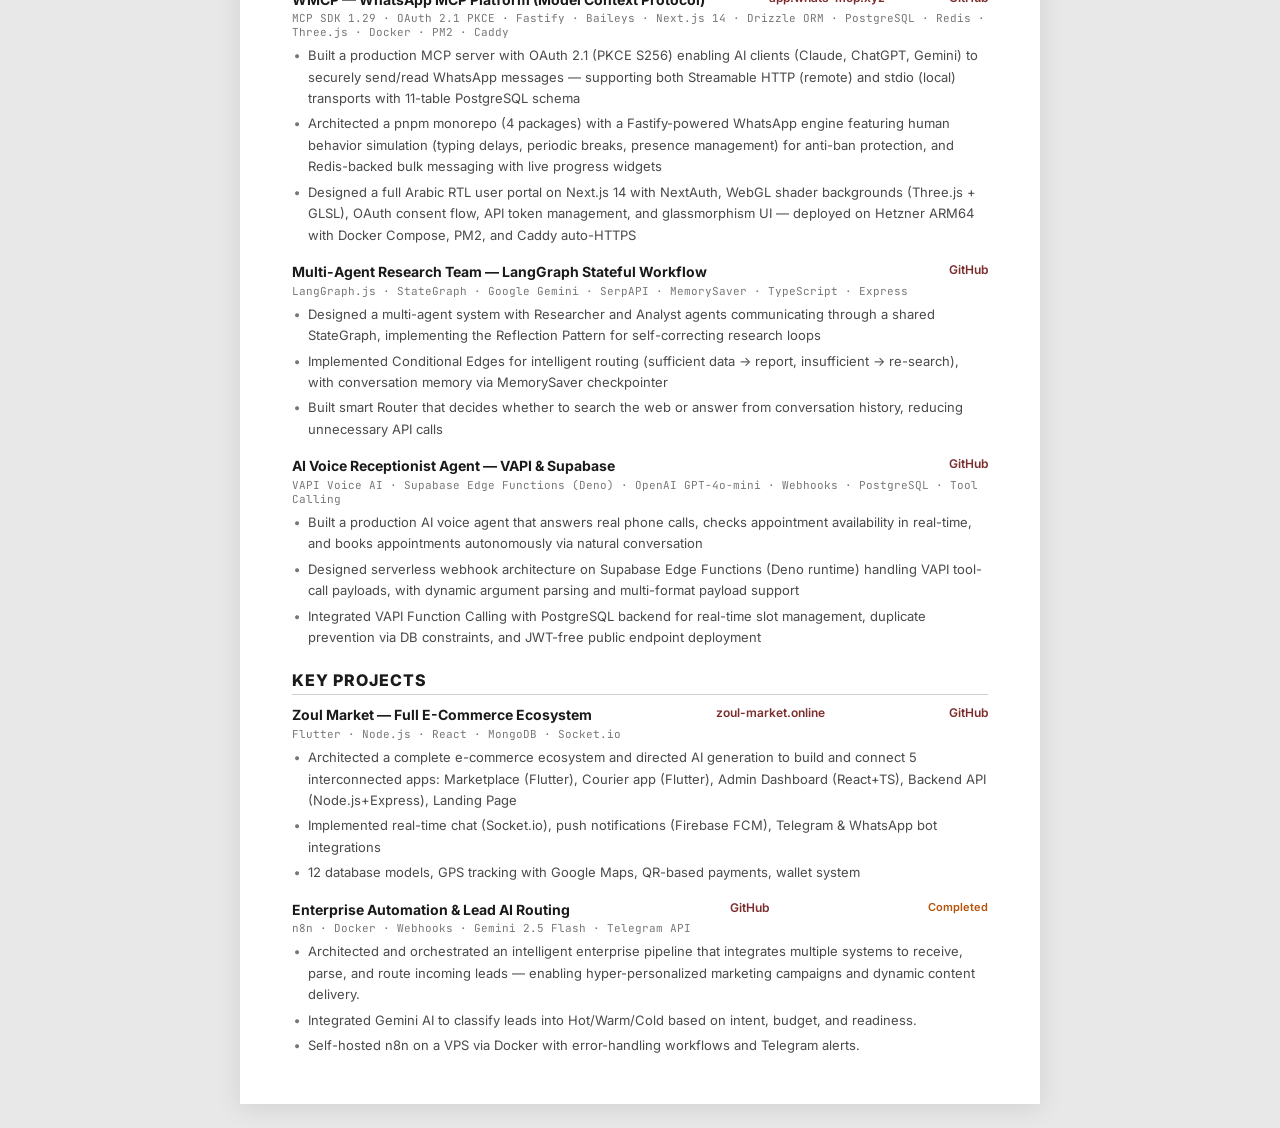
==== commit 63fd2425: "feat: add portfolio link to CV header" ====
--- a/cv.html
+++ b/cv.html
@@ -81,6 +81,16 @@
                         <span data-en="United Arab Emirates" data-ar="الإمارات العربية المتحدة">United Arab
                             Emirates</span>
                     </span>
+                    <span class="contact-sep">|</span>
+                    <span class="contact-item">
+                        <svg width="13" height="13" fill="none" stroke="currentColor" stroke-width="2"
+                            viewBox="0 0 24 24">
+                            <circle cx="12" cy="12" r="10" />
+                            <path d="M2 12h20M12 2a15 15 0 010 20M12 2a15 15 0 000 20" />
+                        </svg>
+                        <a href="https://portfolio-dlqw.onrender.com" target="_blank" rel="noopener"
+                            data-en="portfolio-dlqw.onrender.com" data-ar="portfolio-dlqw.onrender.com">portfolio-dlqw.onrender.com</a>
+                    </span>
                 </div>
             </div>
             <!-- Photo removed upon request -->
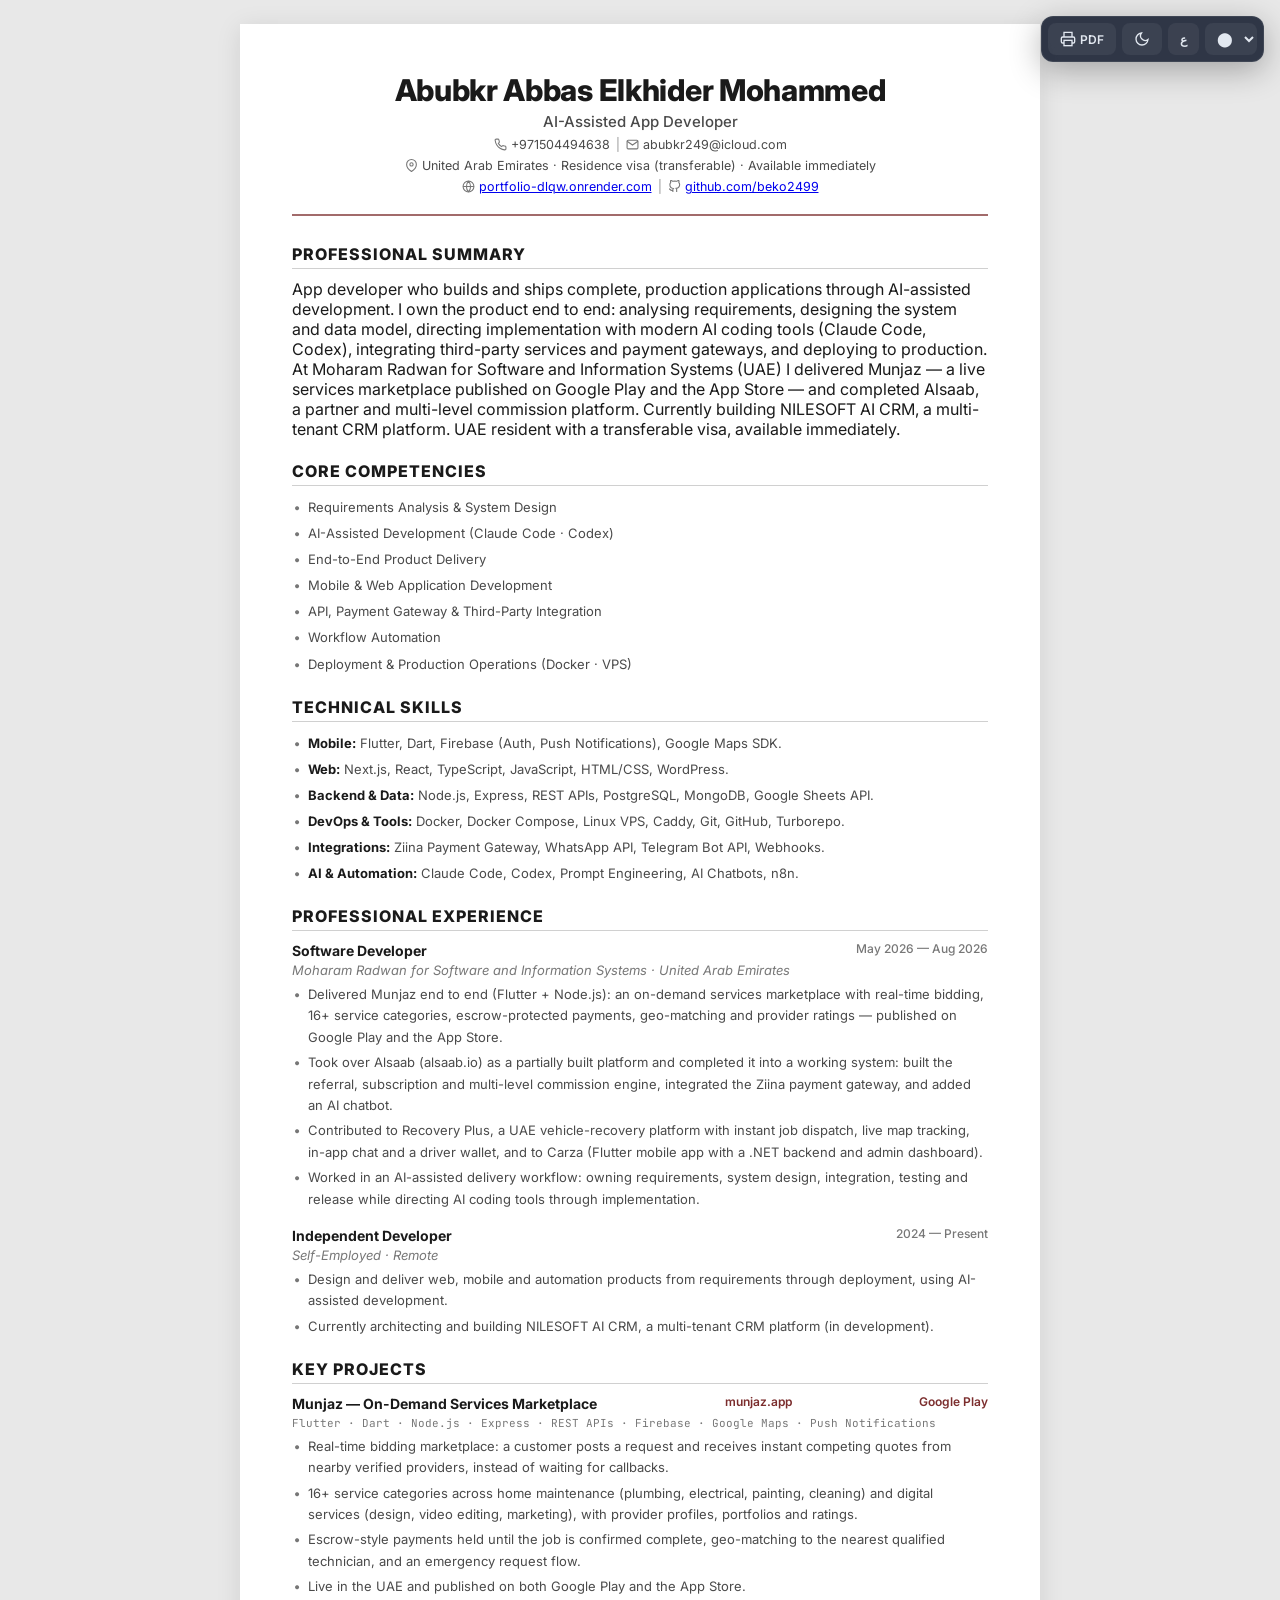
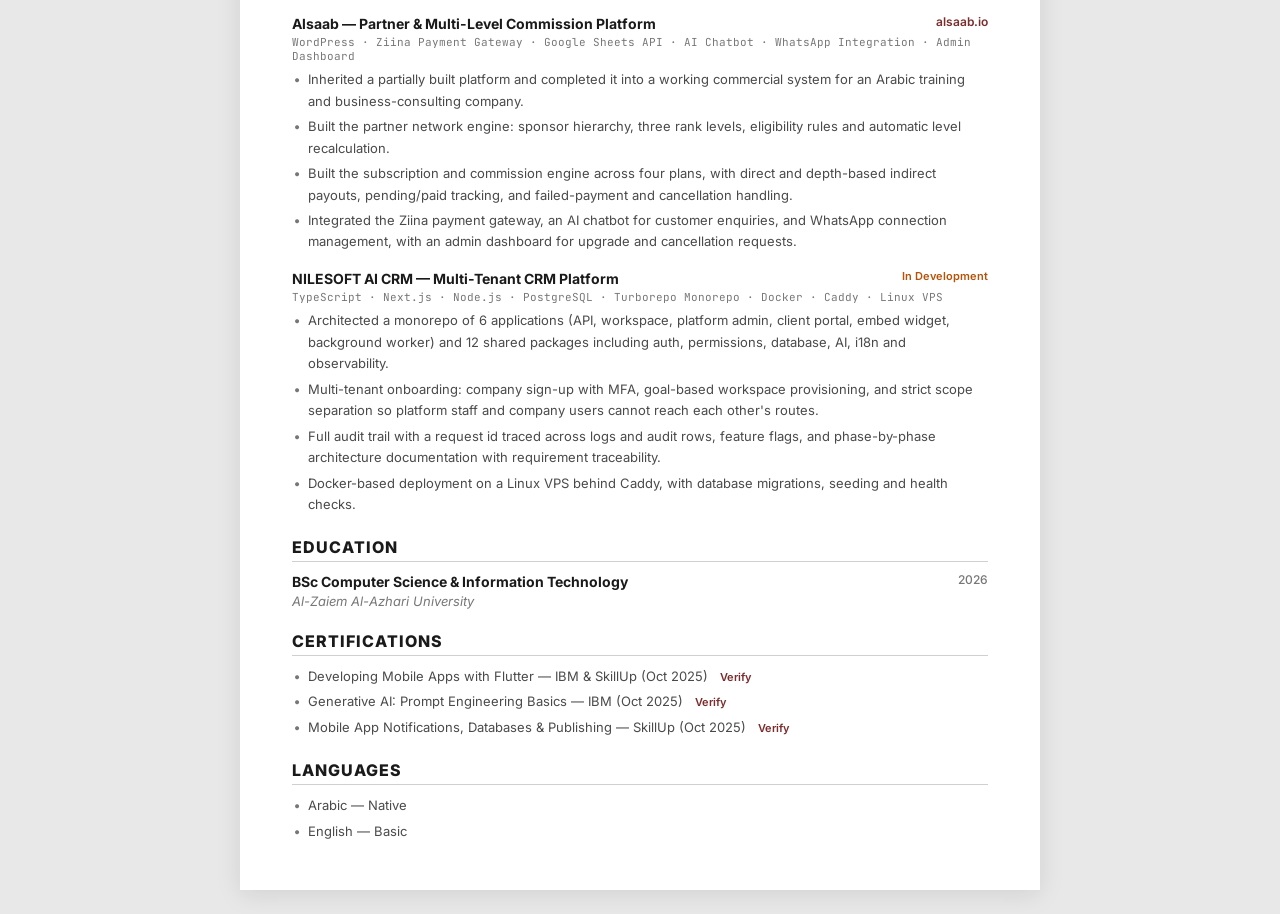
==== commit 81ca0130: "feat: rebuild portfolio and rewrite CV around AI-assisted delivery Landing page rebuilt from scratch" ====
--- a/cv.html
+++ b/cv.html
@@ -4,8 +4,8 @@
 <head>
     <meta charset="UTF-8">
     <meta name="viewport" content="width=device-width, initial-scale=1.0">
-    <title>Abubkr Abbas — AI Solutions Architect</title>
-    <meta name="description" content="Professional CV of Abubkr Abbas Elkhider Mohammed">
+    <title>Abubkr Abbas — AI-Assisted App Developer</title>
+    <meta name="description" content="Professional CV of Abubkr Abbas Elkhider Mohammed — AI-Assisted App Developer, UAE">
     <link rel="preconnect" href="https://fonts.googleapis.com">
     <link
         href="https://fonts.googleapis.com/css2?family=Inter:wght@300;400;500;600;700;800;900&family=JetBrains+Mono:wght@400;500&display=swap"
@@ -50,8 +50,8 @@
             <div class="header-info">
                 <h1 class="name" data-en="Abubkr Abbas Elkhider Mohammed" data-ar="ابوبكر عباس الخضر محمد">Abubkr Abbas
                     Elkhider Mohammed</h1>
-                <p class="job-title" data-en="AI Solutions Architect" data-ar="مهندس حلول الذكاء الاصطناعي">
-                    AI Solutions Architect</p>
+                <p class="job-title" data-en="AI-Assisted App Developer" data-ar="مطوّر تطبيقات بالذكاء الاصطناعي">
+                    AI-Assisted App Developer</p>
                 <div class="contact-row">
                     <span class="contact-item">
                         <svg width="13" height="13" fill="none" stroke="currentColor" stroke-width="2"
@@ -59,7 +59,7 @@
                             <path
                                 d="M22 16.92v3a2 2 0 01-2.18 2 19.79 19.79 0 01-8.63-3.07 19.5 19.5 0 01-6-6 19.79 19.79 0 01-3.07-8.67A2 2 0 014.11 2h3a2 2 0 012 1.72c.127.96.361 1.903.7 2.81a2 2 0 01-.45 2.11L8.09 9.91a16 16 0 006 6l1.27-1.27a2 2 0 012.11-.45c.907.339 1.85.573 2.81.7A2 2 0 0122 16.92z" />
                         </svg>
-                        <span data-en="+971504494638" data-ar="+971504494638" dir="ltr">+971504494638</span>
+                        <span dir="ltr">+971504494638</span>
                     </span>
                     <span class="contact-sep">|</span>
                     <span class="contact-item">
@@ -78,22 +78,32 @@
                             <path d="M21 10c0 7-9 13-9 13s-9-6-9-13a9 9 0 0118 0z" />
                             <circle cx="12" cy="10" r="3" />
                         </svg>
-                        <span data-en="United Arab Emirates" data-ar="الإمارات العربية المتحدة">United Arab
-                            Emirates</span>
-                    </span>
-                    <span class="contact-sep">|</span>
+                        <span data-en="United Arab Emirates · Residence visa (transferable) · Available immediately"
+                            data-ar="الإمارات العربية المتحدة · إقامة سارية قابلة للتحويل · جاهز للالتحاق فوراً">United
+                            Arab Emirates · Residence visa (transferable) · Available immediately</span>
+                    </span>
+                </div>
+                <div class="contact-row">
                     <span class="contact-item">
                         <svg width="13" height="13" fill="none" stroke="currentColor" stroke-width="2"
                             viewBox="0 0 24 24">
                             <circle cx="12" cy="12" r="10" />
                             <path d="M2 12h20M12 2a15 15 0 010 20M12 2a15 15 0 000 20" />
                         </svg>
-                        <a href="https://portfolio-dlqw.onrender.com" target="_blank" rel="noopener"
-                            data-en="portfolio-dlqw.onrender.com" data-ar="portfolio-dlqw.onrender.com">portfolio-dlqw.onrender.com</a>
-                    </span>
-                </div>
-            </div>
-            <!-- Photo removed upon request -->
+                        <a href="https://portfolio-dlqw.onrender.com" target="_blank"
+                            rel="noopener">portfolio-dlqw.onrender.com</a>
+                    </span>
+                    <span class="contact-sep">|</span>
+                    <span class="contact-item">
+                        <svg width="13" height="13" fill="none" stroke="currentColor" stroke-width="2"
+                            viewBox="0 0 24 24">
+                            <path
+                                d="M9 19c-5 1.5-5-2.5-7-3m14 6v-3.87a3.37 3.37 0 00-.94-2.61c3.14-.35 6.44-1.54 6.44-7A5.44 5.44 0 0020 4.77 5.07 5.07 0 0019.91 1S18.73.65 16 2.48a13.38 13.38 0 00-7 0C6.27.65 5.09 1 5.09 1A5.07 5.07 0 005 4.77a5.44 5.44 0 00-1.5 3.78c0 5.42 3.3 6.61 6.44 7A3.37 3.37 0 009 18.13V22" />
+                        </svg>
+                        <a href="https://github.com/beko2499" target="_blank" rel="noopener">github.com/beko2499</a>
+                    </span>
+                </div>
+            </div>
         </header>
         <div class="header-line"></div>
 
@@ -101,16 +111,212 @@
         <section class="cv-section">
             <h2 class="section-title" data-en="Professional Summary" data-ar="الملخص المهني">Professional Summary</h2>
             <p class="body-text"
-                data-en="AI Solutions Architect with 2+ years of hands-on experience designing, orchestrating, and shipping production-grade applications through AI-augmented workflows. I specialize in translating complex requirements into robust system architectures — then directing modern AI code-generation tools to build, while owning quality, security review, and delivery. Deep focus on Agentic AI Systems and MCP Server Development (Model Context Protocol): secure servers with OAuth 2.1, multi-agent workflows with LangGraph, RAG pipelines, and workflow automation across Python and Node.js stacks. Proven ability to architect and deliver complete multi-platform ecosystems — AI-powered backends, mobile apps, and real-time systems — fast."
-                data-ar="مهندس حلول ذكاء اصطناعي بخبرة عملية تزيد عن سنتين في تصميم وتنسيق وإطلاق تطبيقات إنتاجية احترافية عبر سير عمل معزّز بالذكاء الاصطناعي. أتخصص في تحويل المتطلبات المعقدة إلى هياكل أنظمة متينة، ثم توجيه أدوات توليد الأكواد الحديثة للبناء، مع تحمّل مسؤولية الجودة والمراجعة الأمنية والتسليم. تركيز عميق على أنظمة الوكلاء الذكية وتطوير خوادم MCP (بروتوكول سياق النموذج): خوادم آمنة بـ OAuth 2.1، وسير عمل متعدد الوكلاء بـ LangGraph، وأنابيب RAG، وأتمتة سير العمل عبر منظومات Python و Node.js. قدرة مثبتة على تصميم وتسليم أنظمة متكاملة متعددة المنصات — خوادم مدعومة بالذكاء الاصطناعي وتطبيقات موبايل وأنظمة حية — وبسرعة عالية.">
-                AI Solutions Architect with 2+ years of hands-on experience designing, orchestrating, and shipping
-                production-grade applications through AI-augmented workflows. I specialize in translating complex
-                requirements into robust system architectures — then directing modern AI code-generation tools to build,
-                while owning quality, security review, and delivery. Deep focus on Agentic AI Systems and MCP Server
-                Development (Model Context Protocol): secure servers with OAuth 2.1, multi-agent workflows with LangGraph,
-                RAG pipelines, and workflow automation across Python and Node.js stacks. Proven ability to architect and
-                deliver complete multi-platform ecosystems — AI-powered backends, mobile apps, and real-time systems —
-                fast.</p>
+                data-en="App developer who builds and ships complete, production applications through AI-assisted development. I own the product end to end: analysing requirements, designing the system and data model, directing implementation with modern AI coding tools (Claude Code, Codex), integrating third-party services and payment gateways, and deploying to production. At Moharam Radwan for Software and Information Systems (UAE) I delivered Munjaz — a live services marketplace published on Google Play and the App Store — and completed Alsaab, a partner and multi-level commission platform. Currently building NILESOFT AI CRM, a multi-tenant CRM platform. UAE resident with a transferable visa, available immediately."
+                data-ar="مطوّر تطبيقات يبني ويطلق تطبيقات إنتاجية كاملة عبر التطوير المعزّز بالذكاء الاصطناعي. أتولى المنتج من أوله لآخره: تحليل المتطلبات، وتصميم النظام وقاعدة البيانات، وتوجيه التنفيذ بأدوات البرمجة الذكية الحديثة (Claude Code و Codex)، وربط الخدمات الخارجية وبوابات الدفع، ثم النشر والتشغيل. في شركة محرم رضوان للبرمجيات ونظم المعلومات بالإمارات سلّمت تطبيق «منجز» — منصة خدمات منشورة فعلياً على Google Play و App Store — وأكملت منصة «الصعب» لإدارة الشركاء والعمولات متعددة المستويات. وأبني حالياً منصة NILESOFT AI CRM متعددة المستأجرين. مقيم في الإمارات بإقامة قابلة للتحويل وجاهز للالتحاق فوراً.">
+                App developer who builds and ships complete, production applications through AI-assisted development. I
+                own the product end to end: analysing requirements, designing the system and data model, directing
+                implementation with modern AI coding tools (Claude Code, Codex), integrating third-party services and
+                payment gateways, and deploying to production. At Moharam Radwan for Software and Information Systems
+                (UAE) I delivered Munjaz — a live services marketplace published on Google Play and the App Store — and
+                completed Alsaab, a partner and multi-level commission platform. Currently building NILESOFT AI CRM, a
+                multi-tenant CRM platform. UAE resident with a transferable visa, available immediately.</p>
+        </section>
+
+        <!-- ====== CORE COMPETENCIES ====== -->
+        <section class="cv-section">
+            <h2 class="section-title" data-en="Core Competencies" data-ar="المهارات الأساسية">Core Competencies</h2>
+            <ul class="cv-list skills-list">
+                <li data-en="Requirements Analysis & System Design" data-ar="تحليل المتطلبات وتصميم الأنظمة">
+                    Requirements Analysis &amp; System Design</li>
+                <li data-en="AI-Assisted Development (Claude Code · Codex)"
+                    data-ar="التطوير المعزّز بالذكاء الاصطناعي (Claude Code · Codex)">AI-Assisted Development (Claude
+                    Code · Codex)</li>
+                <li data-en="End-to-End Product Delivery" data-ar="تسليم المنتج من الفكرة حتى الإطلاق">End-to-End
+                    Product Delivery</li>
+                <li data-en="Mobile & Web Application Development" data-ar="تطوير تطبيقات الموبايل والويب">Mobile &amp;
+                    Web Application Development</li>
+                <li data-en="API, Payment Gateway & Third-Party Integration"
+                    data-ar="تكامل الـ APIs وبوابات الدفع والخدمات الخارجية">API, Payment Gateway &amp; Third-Party
+                    Integration</li>
+                <li data-en="Workflow Automation" data-ar="أتمتة سير العمل">Workflow Automation</li>
+                <li data-en="Deployment & Production Operations (Docker · VPS)"
+                    data-ar="النشر والتشغيل الإنتاجي (Docker · VPS)">Deployment &amp; Production Operations (Docker ·
+                    VPS)</li>
+            </ul>
+        </section>
+
+        <!-- ====== TECHNICAL SKILLS ====== -->
+        <section class="cv-section">
+            <h2 class="section-title" data-en="Technical Skills" data-ar="المهارات التقنية">Technical Skills</h2>
+            <ul class="cv-list skills-list">
+                <li><strong data-en="Mobile:" data-ar="الموبايل:">Mobile:</strong> Flutter, Dart, Firebase (Auth, Push
+                    Notifications), Google Maps SDK.</li>
+                <li><strong data-en="Web:" data-ar="الويب:">Web:</strong> Next.js, React, TypeScript, JavaScript,
+                    HTML/CSS, WordPress.</li>
+                <li><strong data-en="Backend &amp; Data:" data-ar="الخوادم والبيانات:">Backend &amp; Data:</strong>
+                    Node.js, Express, REST APIs, PostgreSQL, MongoDB, Google Sheets API.</li>
+                <li><strong data-en="DevOps &amp; Tools:" data-ar="النشر والأدوات:">DevOps &amp; Tools:</strong> Docker,
+                    Docker Compose, Linux VPS, Caddy, Git, GitHub, Turborepo.</li>
+                <li><strong data-en="Integrations:" data-ar="التكاملات:">Integrations:</strong> Ziina Payment Gateway,
+                    WhatsApp API, Telegram Bot API, Webhooks.</li>
+                <li><strong data-en="AI &amp; Automation:" data-ar="الذكاء الاصطناعي والأتمتة:">AI &amp;
+                        Automation:</strong> Claude Code, Codex, Prompt Engineering, AI Chatbots, n8n.</li>
+            </ul>
+        </section>
+
+        <!-- ====== WORK EXPERIENCE ====== -->
+        <section class="cv-section">
+            <h2 class="section-title" data-en="Professional Experience" data-ar="الخبرة المهنية">Professional Experience
+            </h2>
+
+            <div class="entry-block">
+                <div class="entry-header">
+                    <h3 data-en="Software Developer" data-ar="مطوّر برمجيات">Software Developer</h3>
+                    <span class="entry-date" data-en="May 2026 — Aug 2026" data-ar="مايو 2026 — أغسطس 2026">May 2026 —
+                        Aug 2026</span>
+                </div>
+                <p class="entry-sub"
+                    data-en="Moharam Radwan for Software and Information Systems · United Arab Emirates"
+                    data-ar="محرم رضوان للبرمجيات ونظم المعلومات · الإمارات العربية المتحدة">Moharam Radwan for Software
+                    and Information Systems · United Arab Emirates</p>
+                <ul class="cv-list">
+                    <li data-en="Delivered Munjaz end to end (Flutter + Node.js): an on-demand services marketplace with real-time bidding, 16+ service categories, escrow-protected payments, geo-matching and provider ratings — published on Google Play and the App Store."
+                        data-ar="سلّمت تطبيق «منجز» بالكامل (Flutter + Node.js): منصة خدمات عند الطلب بنظام مزايدة فورية، وأكثر من 16 فئة خدمة، ودفع محجوز حتى إتمام العمل، ومطابقة جغرافية وتقييمات لمقدّمي الخدمة — منشور على Google Play و App Store.">
+                        Delivered Munjaz end to end (Flutter + Node.js): an on-demand services marketplace with
+                        real-time bidding, 16+ service categories, escrow-protected payments, geo-matching and provider
+                        ratings — published on Google Play and the App Store.</li>
+                    <li data-en="Took over Alsaab (alsaab.io) as a partially built platform and completed it into a working system: built the referral, subscription and multi-level commission engine, integrated the Ziina payment gateway, and added an AI chatbot."
+                        data-ar="تسلّمت منصة «الصعب» (alsaab.io) وهي مبنية جزئياً وأكملتها إلى نظام شغّال: بنيت محرك الإحالات والاشتراكات والعمولات متعددة المستويات، وربطت بوابة الدفع Ziina، وأضفت مساعداً ذكياً للدردشة.">
+                        Took over Alsaab (alsaab.io) as a partially built platform and completed it into a working
+                        system: built the referral, subscription and multi-level commission engine, integrated the Ziina
+                        payment gateway, and added an AI chatbot.</li>
+                    <li data-en="Contributed to Recovery Plus, a UAE vehicle-recovery platform with instant job dispatch, live map tracking, in-app chat and a driver wallet, and to Carza (Flutter mobile app with a .NET backend and admin dashboard)."
+                        data-ar="ساهمت في تطبيق «ريكفري بلس» لسحب المركبات في الإمارات — طلبات فورية وتتبع مباشر على الخريطة ومحادثة داخل التطبيق ومحفظة للسائق — وفي مشروع «كارزا» (تطبيق Flutter مع خادم .NET ولوحة تحكم).">
+                        Contributed to Recovery Plus, a UAE vehicle-recovery platform with instant job dispatch, live map
+                        tracking, in-app chat and a driver wallet, and to Carza (Flutter mobile app with a .NET backend
+                        and admin dashboard).</li>
+                    <li data-en="Worked in an AI-assisted delivery workflow: owning requirements, system design, integration, testing and release while directing AI coding tools through implementation."
+                        data-ar="عملت بنموذج تسليم معزّز بالذكاء الاصطناعي: أتولى المتطلبات وتصميم النظام والتكامل والاختبار والإطلاق، وأوجّه أدوات البرمجة الذكية خلال التنفيذ.">
+                        Worked in an AI-assisted delivery workflow: owning requirements, system design, integration,
+                        testing and release while directing AI coding tools through implementation.</li>
+                </ul>
+            </div>
+
+            <div class="entry-block">
+                <div class="entry-header">
+                    <h3 data-en="Independent Developer" data-ar="مطوّر مستقل">Independent Developer</h3>
+                    <span class="entry-date" data-en="2024 — Present" data-ar="2024 — الحاضر">2024 — Present</span>
+                </div>
+                <p class="entry-sub" data-en="Self-Employed · Remote" data-ar="عمل حر · عن بُعد">Self-Employed · Remote
+                </p>
+                <ul class="cv-list">
+                    <li data-en="Design and deliver web, mobile and automation products from requirements through deployment, using AI-assisted development."
+                        data-ar="أصمم وأسلّم منتجات ويب وموبايل وأنظمة أتمتة من مرحلة المتطلبات حتى النشر، باستخدام التطوير المعزّز بالذكاء الاصطناعي.">
+                        Design and deliver web, mobile and automation products from requirements through deployment,
+                        using AI-assisted development.</li>
+                    <li data-en="Currently architecting and building NILESOFT AI CRM, a multi-tenant CRM platform (in development)."
+                        data-ar="أصمم وأبني حالياً منصة NILESOFT AI CRM متعددة المستأجرين (تحت التطوير).">
+                        Currently architecting and building NILESOFT AI CRM, a multi-tenant CRM platform (in
+                        development).</li>
+                </ul>
+            </div>
+        </section>
+
+        <!-- ====== PROJECTS ====== -->
+        <section class="cv-section">
+            <h2 class="section-title" data-en="Key Projects" data-ar="أبرز المشاريع">Key Projects</h2>
+
+            <!-- Project 1: Munjaz -->
+            <div class="entry-block">
+                <div class="entry-header">
+                    <h3 data-en="Munjaz — On-Demand Services Marketplace"
+                        data-ar="منجز — منصة خدمات عند الطلب">Munjaz — On-Demand Services Marketplace</h3>
+                    <a href="https://munjaz.app/" target="_blank" class="project-link">munjaz.app</a>
+                    <a href="https://play.google.com/store/apps/details?id=com.moharamradwan.munjaz" target="_blank"
+                        class="project-link">Google Play</a>
+                </div>
+                <p class="tech-stack">Flutter · Dart · Node.js · Express · REST APIs · Firebase · Google Maps · Push
+                    Notifications</p>
+                <ul class="cv-list">
+                    <li data-en="Real-time bidding marketplace: a customer posts a request and receives instant competing quotes from nearby verified providers, instead of waiting for callbacks."
+                        data-ar="منصة مزايدة فورية: العميل ينشر طلبه ويستقبل عروض أسعار متنافسة فوراً من مقدّمي خدمة موثّقين قريبين منه، بدل انتظار الردود.">
+                        Real-time bidding marketplace: a customer posts a request and receives instant competing quotes
+                        from nearby verified providers, instead of waiting for callbacks.</li>
+                    <li data-en="16+ service categories across home maintenance (plumbing, electrical, painting, cleaning) and digital services (design, video editing, marketing), with provider profiles, portfolios and ratings."
+                        data-ar="أكثر من 16 فئة خدمة تغطي الصيانة المنزلية (سباكة، كهرباء، دهانات، تنظيف) والخدمات الرقمية (تصميم، مونتاج، تسويق)، مع ملفات وأعمال وتقييمات لمقدّمي الخدمة.">
+                        16+ service categories across home maintenance (plumbing, electrical, painting, cleaning) and
+                        digital services (design, video editing, marketing), with provider profiles, portfolios and
+                        ratings.</li>
+                    <li data-en="Escrow-style payments held until the job is confirmed complete, geo-matching to the nearest qualified technician, and an emergency request flow."
+                        data-ar="نظام دفع محجوز لا يُفرج عنه إلا بعد تأكيد إتمام العمل، ومطابقة جغرافية لأقرب فني مؤهل، ومسار للطلبات الطارئة.">
+                        Escrow-style payments held until the job is confirmed complete, geo-matching to the nearest
+                        qualified technician, and an emergency request flow.</li>
+                    <li data-en="Live in the UAE and published on both Google Play and the App Store."
+                        data-ar="يعمل فعلياً في الإمارات ومنشور على Google Play و App Store.">Live in the UAE and
+                        published on both Google Play and the App Store.</li>
+                </ul>
+            </div>
+
+            <!-- Project 2: Alsaab -->
+            <div class="entry-block">
+                <div class="entry-header">
+                    <h3 data-en="Alsaab — Partner & Multi-Level Commission Platform"
+                        data-ar="الصعب — منصة الشركاء والعمولات متعددة المستويات">Alsaab — Partner &amp; Multi-Level
+                        Commission Platform</h3>
+                    <a href="https://alsaab.io/" target="_blank" class="project-link">alsaab.io</a>
+                </div>
+                <p class="tech-stack">WordPress · Ziina Payment Gateway · Google Sheets API · AI Chatbot · WhatsApp
+                    Integration · Admin Dashboard</p>
+                <ul class="cv-list">
+                    <li data-en="Inherited a partially built platform and completed it into a working commercial system for an Arabic training and business-consulting company."
+                        data-ar="تسلّمت المنصة وهي مبنية جزئياً وأكملتها إلى نظام تجاري شغّال لشركة تدريب واستشارات أعمال عربية.">
+                        Inherited a partially built platform and completed it into a working commercial system for an
+                        Arabic training and business-consulting company.</li>
+                    <li data-en="Built the partner network engine: sponsor hierarchy, three rank levels, eligibility rules and automatic level recalculation."
+                        data-ar="بنيت محرك شبكة الشركاء: هيكل الرعاة، وثلاثة مستويات ترقية، وقواعد الاستحقاق، وإعادة احتساب المستويات تلقائياً.">
+                        Built the partner network engine: sponsor hierarchy, three rank levels, eligibility rules and
+                        automatic level recalculation.</li>
+                    <li data-en="Built the subscription and commission engine across four plans, with direct and depth-based indirect payouts, pending/paid tracking, and failed-payment and cancellation handling."
+                        data-ar="بنيت محرك الاشتراكات والعمولات على أربع باقات، مع عمولات مباشرة وغير مباشرة حسب العمق، وتتبع المستحق والمدفوع، ومعالجة الدفعات الفاشلة وطلبات الإلغاء.">
+                        Built the subscription and commission engine across four plans, with direct and depth-based
+                        indirect payouts, pending/paid tracking, and failed-payment and cancellation handling.</li>
+                    <li data-en="Integrated the Ziina payment gateway, an AI chatbot for customer enquiries, and WhatsApp connection management, with an admin dashboard for upgrade and cancellation requests."
+                        data-ar="ربطت بوابة الدفع Ziina، ومساعداً ذكياً للرد على استفسارات العملاء، وإدارة ربط الواتساب، مع لوحة تحكم لطلبات الترقية والإلغاء.">
+                        Integrated the Ziina payment gateway, an AI chatbot for customer enquiries, and WhatsApp
+                        connection management, with an admin dashboard for upgrade and cancellation requests.</li>
+                </ul>
+            </div>
+
+            <!-- Project 3: NILESOFT AI CRM -->
+            <div class="entry-block">
+                <div class="entry-header">
+                    <h3 data-en="NILESOFT AI CRM — Multi-Tenant CRM Platform"
+                        data-ar="NILESOFT AI CRM — منصة CRM متعددة المستأجرين">NILESOFT AI CRM — Multi-Tenant CRM
+                        Platform</h3>
+                    <span class="status-badge" data-en="In Development" data-ar="تحت التطوير">In Development</span>
+                </div>
+                <p class="tech-stack">TypeScript · Next.js · Node.js · PostgreSQL · Turborepo Monorepo · Docker · Caddy ·
+                    Linux VPS</p>
+                <ul class="cv-list">
+                    <li data-en="Architected a monorepo of 6 applications (API, workspace, platform admin, client portal, embed widget, background worker) and 12 shared packages including auth, permissions, database, AI, i18n and observability."
+                        data-ar="صمّمت مستودعاً موحّداً يضم 6 تطبيقات (الـ API، مساحة العمل، إدارة المنصة، بوابة العميل، أداة التضمين، معالج المهام الخلفية) و12 حزمة مشتركة تشمل المصادقة والصلاحيات وقاعدة البيانات والذكاء الاصطناعي وتعدد اللغات والمراقبة.">
+                        Architected a monorepo of 6 applications (API, workspace, platform admin, client portal, embed
+                        widget, background worker) and 12 shared packages including auth, permissions, database, AI, i18n
+                        and observability.</li>
+                    <li data-en="Multi-tenant onboarding: company sign-up with MFA, goal-based workspace provisioning, and strict scope separation so platform staff and company users cannot reach each other's routes."
+                        data-ar="تسجيل متعدد المستأجرين: اشتراك الشركة بمصادقة ثنائية، وتجهيز مساحة العمل حسب أهدافها، وفصل صارم للصلاحيات بحيث لا يصل موظفو المنصة ومستخدمو الشركات إلى مسارات بعضهم.">
+                        Multi-tenant onboarding: company sign-up with MFA, goal-based workspace provisioning, and strict
+                        scope separation so platform staff and company users cannot reach each other's routes.</li>
+                    <li data-en="Full audit trail with a request id traced across logs and audit rows, feature flags, and phase-by-phase architecture documentation with requirement traceability."
+                        data-ar="سجل تدقيق كامل بمعرّف طلب يُتتبّع عبر السجلات وصفوف التدقيق، ومفاتيح تفعيل للميزات، وتوثيق معماري على مراحل مع تتبّع للمتطلبات.">
+                        Full audit trail with a request id traced across logs and audit rows, feature flags, and
+                        phase-by-phase architecture documentation with requirement traceability.</li>
+                    <li data-en="Docker-based deployment on a Linux VPS behind Caddy, with database migrations, seeding and health checks."
+                        data-ar="نشر عبر Docker على خادم Linux خلف Caddy، مع ترحيل قاعدة البيانات وتعبئتها وفحوص الجاهزية.">
+                        Docker-based deployment on a Linux VPS behind Caddy, with database migrations, seeding and health
+                        checks.</li>
+                </ul>
+            </div>
         </section>
 
         <!-- ====== EDUCATION ====== -->
@@ -119,41 +325,13 @@
             <div class="entry-block">
                 <div class="entry-header">
                     <h3 data-en="BSc Computer Science & Information Technology"
-                        data-ar="بكالوريوس علوم الحاسوب وتقانة المعلومات">BSc Computer Science & Information Technology
-                    </h3>
-                    <span class="entry-date" data-en="2019 — 2026" data-ar="2019 — 2026">2019 — 2026</span>
+                        data-ar="بكالوريوس علوم الحاسوب وتقانة المعلومات">BSc Computer Science &amp; Information
+                        Technology</h3>
+                    <span class="entry-date" data-en="2026" data-ar="2026">2026</span>
                 </div>
                 <p class="entry-sub" data-en="Al-Zaiem Al-Azhari University" data-ar="جامعة الزعيم الأزهري">Al-Zaiem
                     Al-Azhari University</p>
             </div>
-        </section>
-
-        <!-- ====== CORE COMPETENCIES ====== -->
-        <section class="cv-section">
-            <h2 class="section-title" data-en="Core Competencies" data-ar="المهارات الأساسية">Core Competencies</h2>
-            <ul class="cv-list skills-list">
-                <li data-en="System Architecture & Solution Design" data-ar="هندسة الأنظمة وتصميم الحلول">System Architecture & Solution Design</li>
-                <li data-en="Requirements Analysis & Project Planning" data-ar="تحليل المتطلبات وتخطيط المشاريع">Requirements Analysis & Project Planning</li>
-                <li data-en="Advanced Prompt Engineering & AI Orchestration" data-ar="هندسة الأوامر المتقدمة وتنسيق الذكاء الاصطناعي">Advanced Prompt Engineering & AI Orchestration</li>
-                <li data-en="Agentic AI Workflows (LangGraph · MCP · RAG)" data-ar="سير عمل الوكلاء الذكية (LangGraph · MCP · RAG)">Agentic AI Workflows (LangGraph · MCP · RAG)</li>
-                <li data-en="Code & Security Review" data-ar="مراجعة الأكواد والمراجعة الأمنية">Code & Security Review</li>
-                <li data-en="Workflow Automation & Systems Integration" data-ar="أتمتة سير العمل وتكامل الأنظمة">Workflow Automation & Systems Integration</li>
-                <li data-en="Rapid Prototyping & Product Delivery (Shipping)" data-ar="النمذجة السريعة وإطلاق المنتجات">Rapid Prototyping & Product Delivery (Shipping)</li>
-            </ul>
-        </section>
-
-        <!-- ====== TECH STACK ECOSYSTEM ====== -->
-        <section class="cv-section">
-            <h2 class="section-title" data-en="Tech Stack Ecosystem" data-ar="بيئة العمل والتقنيات">Tech Stack Ecosystem</h2>
-            <p class="body-text" data-en="Architect and ship applications across the following stack using AI-augmented workflows:" data-ar="أصمم وأطلق التطبيقات عبر المنظومة التقنية التالية باستخدام سير عمل معزّز بالذكاء الاصطناعي:">Architect and ship applications across the following stack using AI-augmented workflows:</p>
-            <ul class="cv-list skills-list">
-                <li><strong data-en="AI & Agentic Systems:" data-ar="الذكاء الاصطناعي والوكلاء:">AI & Agentic Systems:</strong> LangChain, LangGraph, RAG Pipelines, Tool-Calling Agents, MCP Server Development, Vector Databases (Qdrant), Prompt Engineering, Google Gemini API.</li>
-                <li><strong data-en="Frontend:" data-ar="الواجهات الأمامية:">Frontend:</strong> React, Next.js 14, TypeScript, Tailwind CSS / shadcn, Three.js / WebGL.</li>
-                <li><strong data-en="Mobile:" data-ar="الموبايل:">Mobile:</strong> Flutter / Dart, Firebase.</li>
-                <li><strong data-en="Backend & DB:" data-ar="الخوادم والبيانات:">Backend & DB:</strong> Node.js (Express / Fastify), Python, PostgreSQL, MongoDB, Redis, Drizzle ORM, Supabase, OAuth 2.1, Socket.io.</li>
-                <li><strong data-en="Tools & DevOps:" data-ar="الأدوات والبنية التحتية:">Tools & DevOps:</strong> Git, Docker / Docker Compose, pnpm Workspaces, Linux VPS (Caddy / Nginx), n8n (Automation), CI/CD, REST APIs.</li>
-                <li><strong data-en="Integrations:" data-ar="التكاملات:">Integrations:</strong> WhatsApp APIs (Baileys), VAPI Voice Platform, Telegram Bot API, Payment Gateways.</li>
-            </ul>
         </section>
 
         <!-- ====== CERTIFICATIONS ====== -->
@@ -161,16 +339,25 @@
             <h2 class="section-title" data-en="Certifications" data-ar="الشهادات">Certifications</h2>
             <ul class="cv-list">
                 <li>
-                    <span data-en="Developing Mobile Apps with Flutter — IBM & SkillUp (Oct 2025)" data-ar="تطوير تطبيقات الموبايل بـ Flutter — IBM & SkillUp (أكتوبر 2025)">Developing Mobile Apps with Flutter — IBM & SkillUp (Oct 2025)</span>
-                    <a href="https://coursera.org/account/accomplishments/specialization/EXXAIZ0Y9L65" target="_blank" class="cert-link" data-en="Verify" data-ar="تحقق">Verify</a>
+                    <span data-en="Developing Mobile Apps with Flutter — IBM &amp; SkillUp (Oct 2025)"
+                        data-ar="تطوير تطبيقات الموبايل بـ Flutter — IBM & SkillUp (أكتوبر 2025)">Developing Mobile Apps
+                        with Flutter — IBM &amp; SkillUp (Oct 2025)</span>
+                    <a href="https://coursera.org/account/accomplishments/specialization/EXXAIZ0Y9L65" target="_blank"
+                        class="cert-link" data-en="Verify" data-ar="تحقق">Verify</a>
                 </li>
                 <li>
-                    <span data-en="Generative AI: Prompt Engineering Basics — IBM (Oct 2025)" data-ar="الذكاء الاصطناعي التوليدي: أساسيات هندسة الأوامر — IBM (أكتوبر 2025)">Generative AI: Prompt Engineering Basics — IBM (Oct 2025)</span>
-                    <a href="https://coursera.org/account/accomplishments/verify/TLIPMM375ZUF" target="_blank" class="cert-link" data-en="Verify" data-ar="تحقق">Verify</a>
+                    <span data-en="Generative AI: Prompt Engineering Basics — IBM (Oct 2025)"
+                        data-ar="الذكاء الاصطناعي التوليدي: أساسيات هندسة الأوامر — IBM (أكتوبر 2025)">Generative AI:
+                        Prompt Engineering Basics — IBM (Oct 2025)</span>
+                    <a href="https://coursera.org/account/accomplishments/verify/TLIPMM375ZUF" target="_blank"
+                        class="cert-link" data-en="Verify" data-ar="تحقق">Verify</a>
                 </li>
                 <li>
-                    <span data-en="Mobile App Notifications, Databases & Publishing — SkillUp (Oct 2025)" data-ar="إشعارات التطبيقات وقواعد البيانات والنشر — SkillUp (أكتوبر 2025)">Mobile App Notifications, Databases & Publishing — SkillUp (Oct 2025)</span>
-                    <a href="https://coursera.org/account/accomplishments/verify/D3XJ3LVJPYS7" target="_blank" class="cert-link" data-en="Verify" data-ar="تحقق">Verify</a>
+                    <span data-en="Mobile App Notifications, Databases &amp; Publishing — SkillUp (Oct 2025)"
+                        data-ar="إشعارات التطبيقات وقواعد البيانات والنشر — SkillUp (أكتوبر 2025)">Mobile App
+                        Notifications, Databases &amp; Publishing — SkillUp (Oct 2025)</span>
+                    <a href="https://coursera.org/account/accomplishments/verify/D3XJ3LVJPYS7" target="_blank"
+                        class="cert-link" data-en="Verify" data-ar="تحقق">Verify</a>
                 </li>
             </ul>
         </section>
@@ -180,145 +367,8 @@
             <h2 class="section-title" data-en="Languages" data-ar="اللغات">Languages</h2>
             <ul class="cv-list">
                 <li data-en="Arabic — Native" data-ar="العربية — اللغة الأم">Arabic — Native</li>
-                <li data-en="English — Professional" data-ar="الإنجليزية — مهني">English — Professional</li>
+                <li data-en="English — Basic" data-ar="الإنجليزية — مبتدئ">English — Basic</li>
             </ul>
-        </section>
-
-        <!-- ====== WORK EXPERIENCE ====== -->
-        <section class="cv-section">
-            <h2 class="section-title" data-en="Professional Experience" data-ar="الخبرة المهنية">Professional Experience
-            </h2>
-            <div class="entry-block">
-                <div class="entry-header">
-                    <h3 data-en="Freelance AI Solutions Architect & Product Builder" data-ar="مهندس حلول ذكاء اصطناعي ومطوّر منتجات — عمل حر">
-                        Freelance AI Solutions Architect & Product Builder</h3>
-                    <span class="entry-date" data-en="2024 — Present" data-ar="2024 — الحاضر">2024 — Present</span>
-                </div>
-                <p class="entry-sub" data-en="Self-Employed · Remote" data-ar="عمل حر · عن بعد">Self-Employed · Remote
-                </p>
-                <ul class="cv-list">
-                    <li data-en="Architected and delivered 3+ production-grade application ecosystems for clients across e-commerce, fintech, and government sectors"
-                        data-ar="صممت وسلّمت أكثر من 3 أنظمة تطبيقات إنتاجية متكاملة لعملاء في قطاعات التجارة الإلكترونية والتقنية المالية والحكومية">
-                        Architected and delivered 3+ production-grade application ecosystems for clients across
-                        e-commerce, fintech, and government sectors</li>
-                    <li data-en="Leveraged AI-augmented workflows (Antigravity) to accelerate delivery by ~50%, achieving output equivalent to a 3-person team"
-                        data-ar="استخدمت سير عمل الذكاء الاصطناعي (Antigravity) لتسريع التسليم بنسبة ~50%، بإنتاجية تعادل فريق من 3 مطورين">
-                        Leveraged AI-augmented workflows (Antigravity) to accelerate delivery by ~50%, achieving output
-                        equivalent to a 3-person team</li>
-                    <li data-en="Managed complete project lifecycles: requirements → architecture → implementation → testing → deployment → maintenance"
-                        data-ar="أدرت دورات حياة المشاريع: تحليل → تصميم → تنفيذ → اختبار → نشر → صيانة">Managed
-                        complete project lifecycles: requirements → architecture → implementation → testing → deployment
-                        → maintenance</li>
-                </ul>
-            </div>
-        </section>
-
-        <!-- ====== AI / AGENTIC PROJECTS ====== -->
-        <section class="cv-section">
-            <h2 class="section-title" data-en="AI & Agentic Projects" data-ar="مشاريع الذكاء الاصطناعي والوكلاء">AI & Agentic Projects</h2>
-
-            <!-- AI Project 0: WMCP -->
-            <div class="entry-block">
-                <div class="entry-header">
-                    <h3 data-en="WMCP — WhatsApp MCP Platform (Model Context Protocol)" data-ar="WMCP — منصة واتساب MCP (بروتوكول سياق النموذج)">WMCP — WhatsApp MCP Platform (Model Context Protocol)</h3>
-                    <a href="https://app.whats-mcp.xyz" target="_blank" class="project-link">app.whats-mcp.xyz</a>
-                    <a href="https://github.com/beko2499/wmcp" target="_blank" class="project-link github-link">GitHub</a>
-                </div>
-                <p class="tech-stack">MCP SDK 1.29 · OAuth 2.1 PKCE · Fastify · Baileys · Next.js 14 · Drizzle ORM · PostgreSQL · Redis · Three.js · Docker · PM2 · Caddy</p>
-                <ul class="cv-list">
-                    <li data-en="Built a production MCP server with OAuth 2.1 (PKCE S256) enabling AI clients (Claude, ChatGPT, Gemini) to securely send/read WhatsApp messages — supporting both Streamable HTTP (remote) and stdio (local) transports with 11-table PostgreSQL schema" data-ar="بنيت خادم MCP إنتاجي مع OAuth 2.1 (PKCE S256) يتيح لعملاء الذكاء الاصطناعي (Claude, ChatGPT, Gemini) إرسال وقراءة رسائل واتساب بأمان — مع دعم Streamable HTTP و stdio مع قاعدة بيانات PostgreSQL من 11 جدول">Built a production MCP server with OAuth 2.1 (PKCE S256) enabling AI clients (Claude, ChatGPT, Gemini) to securely send/read WhatsApp messages — supporting both Streamable HTTP (remote) and stdio (local) transports with 11-table PostgreSQL schema</li>
-                    <li data-en="Architected a pnpm monorepo (4 packages) with a Fastify-powered WhatsApp engine featuring human behavior simulation (typing delays, periodic breaks, presence management) for anti-ban protection, and Redis-backed bulk messaging with live progress widgets" data-ar="صممت معمارية monorepo بـ pnpm (4 حزم) مع محرك واتساب بـ Fastify يتضمن محاكاة سلوك بشري (تأخيرات كتابة، استراحات دورية، إدارة الحضور) لحماية من الحظر، ورسائل جماعية مع Redis وwidgets تقدم مباشر">Architected a pnpm monorepo (4 packages) with a Fastify-powered WhatsApp engine featuring human behavior simulation (typing delays, periodic breaks, presence management) for anti-ban protection, and Redis-backed bulk messaging with live progress widgets</li>
-                    <li data-en="Designed a full Arabic RTL user portal on Next.js 14 with NextAuth, WebGL shader backgrounds (Three.js + GLSL), OAuth consent flow, API token management, and glassmorphism UI — deployed on Hetzner ARM64 with Docker Compose, PM2, and Caddy auto-HTTPS" data-ar="صممت بوابة مستخدم عربية RTL كاملة على Next.js 14 مع NextAuth، خلفيات WebGL (Three.js + GLSL)، تدفق موافقة OAuth، إدارة رموز API، وواجهة glassmorphism — منشورة على Hetzner ARM64 مع Docker Compose و PM2 و Caddy">Designed a full Arabic RTL user portal on Next.js 14 with NextAuth, WebGL shader backgrounds (Three.js + GLSL), OAuth consent flow, API token management, and glassmorphism UI — deployed on Hetzner ARM64 with Docker Compose, PM2, and Caddy auto-HTTPS</li>
-                </ul>
-            </div>
-
-            <!-- AI Project 1: Multi-Agent Research Team -->
-            <div class="entry-block">
-                <div class="entry-header">
-                    <h3 data-en="Multi-Agent Research Team — LangGraph Stateful Workflow"
-                        data-ar="فريق البحث الذكي — سير عمل متعدد الوكلاء مع LangGraph">Multi-Agent Research Team — LangGraph Stateful Workflow</h3>
-                    <a href="https://github.com/beko2499/multi-agent-research" target="_blank" class="project-link github-link">GitHub</a>
-                </div>
-                <p class="tech-stack">LangGraph.js · StateGraph · Google Gemini · SerpAPI · MemorySaver · TypeScript · Express</p>
-                <ul class="cv-list">
-                    <li data-en="Designed a multi-agent system with Researcher and Analyst agents communicating through a shared StateGraph, implementing the Reflection Pattern for self-correcting research loops"
-                        data-ar="صممت نظام متعدد الوكلاء مع وكيل باحث ومحلل يتواصلان عبر StateGraph مشترك، مع تنفيذ نمط المراجعة الذاتية (Reflection) لحلقات بحث ذاتية التصحيح">Designed a multi-agent system with Researcher and Analyst agents communicating through a shared StateGraph, implementing the Reflection Pattern for self-correcting research loops</li>
-                    <li data-en="Implemented Conditional Edges for intelligent routing (sufficient data → report, insufficient → re-search), with conversation memory via MemorySaver checkpointer"
-                        data-ar="نفذت مسارات شرطية للتوجيه الذكي (بيانات كافية ← تقرير، ناقصة ← إعادة بحث)، مع ذاكرة محادثة عبر MemorySaver">Implemented Conditional Edges for intelligent routing (sufficient data → report, insufficient → re-search), with conversation memory via MemorySaver checkpointer</li>
-                    <li data-en="Built smart Router that decides whether to search the web or answer from conversation history, reducing unnecessary API calls"
-                        data-ar="بنيت موجّه ذكي يقرر البحث في الإنترنت أو الاعتماد على ذاكرة المحادثة، مما يقلل استدعاءات API غير الضرورية">Built smart Router that decides whether to search the web or answer from conversation history, reducing unnecessary API calls</li>
-                </ul>
-            </div>
-
-            <!-- AI Project 4: Voice Agent Receptionist -->
-            <div class="entry-block">
-                <div class="entry-header">
-                    <h3 data-en="AI Voice Receptionist Agent — VAPI & Supabase"
-                        data-ar="وكيل موظف استقبال صوتي ذكي — VAPI و Supabase">AI Voice Receptionist Agent — VAPI & Supabase</h3>
-                    <a href="https://github.com/beko2499/voice-agent" target="_blank" class="project-link github-link">GitHub</a>
-                </div>
-                <p class="tech-stack">VAPI Voice AI · Supabase Edge Functions (Deno) · OpenAI GPT-4o-mini · Webhooks · PostgreSQL · Tool Calling</p>
-                <ul class="cv-list">
-                    <li data-en="Built a production AI voice agent that answers real phone calls, checks appointment availability in real-time, and books appointments autonomously via natural conversation"
-                        data-ar="بنيت وكيل صوتي ذكي إنتاجي يرد على المكالمات الهاتفية الحقيقية، يفحص المواعيد المتاحة فورياً، ويحجز المواعيد تلقائياً عبر محادثة طبيعية">Built a production AI voice agent that answers real phone calls, checks appointment availability in real-time, and books appointments autonomously via natural conversation</li>
-                    <li data-en="Designed serverless webhook architecture on Supabase Edge Functions (Deno runtime) handling VAPI tool-call payloads, with dynamic argument parsing and multi-format payload support"
-                        data-ar="صممت بنية webhook بدون خوادم على Supabase Edge Functions (بيئة Deno) لمعالجة استدعاءات أدوات VAPI، مع تحليل ديناميكي للمعاملات ودعم تنسيقات متعددة">Designed serverless webhook architecture on Supabase Edge Functions (Deno runtime) handling VAPI tool-call payloads, with dynamic argument parsing and multi-format payload support</li>
-                    <li data-en="Integrated VAPI Function Calling with PostgreSQL backend for real-time slot management, duplicate prevention via DB constraints, and JWT-free public endpoint deployment"
-                        data-ar="ربطت استدعاء الأدوات (Function Calling) من VAPI مع قاعدة بيانات PostgreSQL لإدارة المواعيد الفورية، مع منع التكرار عبر قيود قاعدة البيانات ونشر بدون مصادقة JWT">Integrated VAPI Function Calling with PostgreSQL backend for real-time slot management, duplicate prevention via DB constraints, and JWT-free public endpoint deployment</li>
-                </ul>
-            </div>
-        </section>
-
-        <!-- ====== KEY PROJECTS ====== -->
-        <section class="cv-section">
-            <h2 class="section-title" data-en="Key Projects" data-ar="المشاريع الرئيسية">Key Projects</h2>
-
-            <!-- Project 1 -->
-            <div class="entry-block">
-                <div class="entry-header">
-                    <h3 data-en="Zoul Market — Full E-Commerce Ecosystem"
-                        data-ar="زول ماركت — نظام تجارة إلكترونية متكامل">Zoul Market — Full E-Commerce Ecosystem</h3>
-                    <a href="https://www.zoul-market.online" target="_blank" class="project-link">zoul-market.online</a>
-                    <a href="https://github.com/beko2499/zoolmarket" target="_blank" class="project-link github-link">GitHub</a>
-                </div>
-                <p class="tech-stack">Flutter · Node.js · React · MongoDB · Socket.io</p>
-                <ul class="cv-list">
-                    <li data-en="Architected a complete e-commerce ecosystem and directed AI generation to build and connect 5 interconnected apps: Marketplace (Flutter), Courier app (Flutter), Admin Dashboard (React+TS), Backend API (Node.js+Express), Landing Page"
-                        data-ar="صممت معمارية نظام تجارة إلكترونية متكامل ووجّهت توليد الأكواد لبناء وربط 5 تطبيقات مترابطة: سوق (Flutter)، تطبيق مندوب (Flutter)، لوحة تحكم (React+TS)، خادم API (Node.js)، صفحة تسويقية">
-                        Architected a complete e-commerce ecosystem and directed AI generation to build and connect 5
-                        interconnected apps: Marketplace (Flutter), Courier app (Flutter), Admin Dashboard (React+TS),
-                        Backend API (Node.js+Express), Landing Page</li>
-                    <li data-en="Implemented real-time chat (Socket.io), push notifications (Firebase FCM), Telegram & WhatsApp bot integrations"
-                        data-ar="نفذت محادثات فورية (Socket.io)، إشعارات (Firebase FCM)، وتكامل بوتات Telegram و WhatsApp">
-                        Implemented real-time chat (Socket.io), push notifications (Firebase FCM), Telegram & WhatsApp
-                        bot integrations</li>
-                    <li data-en="12 database models, GPS tracking with Google Maps, QR-based payments, wallet system"
-                        data-ar="12 نموذج بيانات، تتبع GPS مع خرائط Google، دفع بـ QR، ونظام محفظة">12 database models,
-                        GPS tracking with Google Maps, QR-based payments, wallet system</li>
-                </ul>
-            </div>
-
-            <!-- Project 4 -->
-            <div class="entry-block">
-                <div class="entry-header">
-                    <h3 data-en="Enterprise Automation & Lead AI Routing"
-                        data-ar="أتمتة الأعمال وتوجيه العملاء بالذكاء الاصطناعي">Enterprise Automation & Lead AI Routing
-                    </h3>
-                    <a href="https://github.com/beko2499/n8n-lead-automation" target="_blank" class="project-link github-link">GitHub</a>
-                    <span class="status-badge" data-en="Completed" data-ar="مكتمل">Completed</span>
-                </div>
-                <p class="tech-stack">n8n · Docker · Webhooks · Gemini 2.5 Flash · Telegram API</p>
-                <ul class="cv-list">
-                    <li data-en="Architected and orchestrated an intelligent enterprise pipeline that integrates multiple systems to receive, parse, and route incoming leads — enabling hyper-personalized marketing campaigns and dynamic content delivery."
-                        data-ar="صممت ونسّقت مساراً مؤسسياً ذكياً يربط عدة أنظمة لاستقبال وتحليل وتوجيه العملاء — لتمكين الحملات التسويقية فائقة التخصيص وتقديم المحتوى الديناميكي.">
-                        Architected and orchestrated an intelligent enterprise pipeline that integrates multiple systems to receive, parse, and route incoming leads — enabling hyper-personalized marketing campaigns and dynamic content delivery.</li>
-                    <li data-en="Integrated Gemini AI to classify leads into Hot/Warm/Cold based on intent, budget, and readiness."
-                        data-ar="دمج Gemini AI لتصنيف العملاء إلى (حار/دافئ/بارد) بناءً على النية والميزانية والجاهزية.">Integrated Gemini AI to classify leads into Hot/Warm/Cold based on intent, budget, and readiness.</li>
-                    <li data-en="Self-hosted n8n on a VPS via Docker with error-handling workflows and Telegram alerts."
-                        data-ar="استضافة ذاتية لنظام n8n على VPS عبر Docker مع مسارات لمعالجة الأخطاء وتنبيهات عبر تيليجرام.">Self-hosted n8n on a VPS via Docker with error-handling workflows and Telegram alerts.</li>
-                </ul>
-            </div>
-
         </section>
 
     </div>
@@ -326,4 +376,4 @@
     <script src="script.js"></script>
 </body>
 
-</html>+</html>
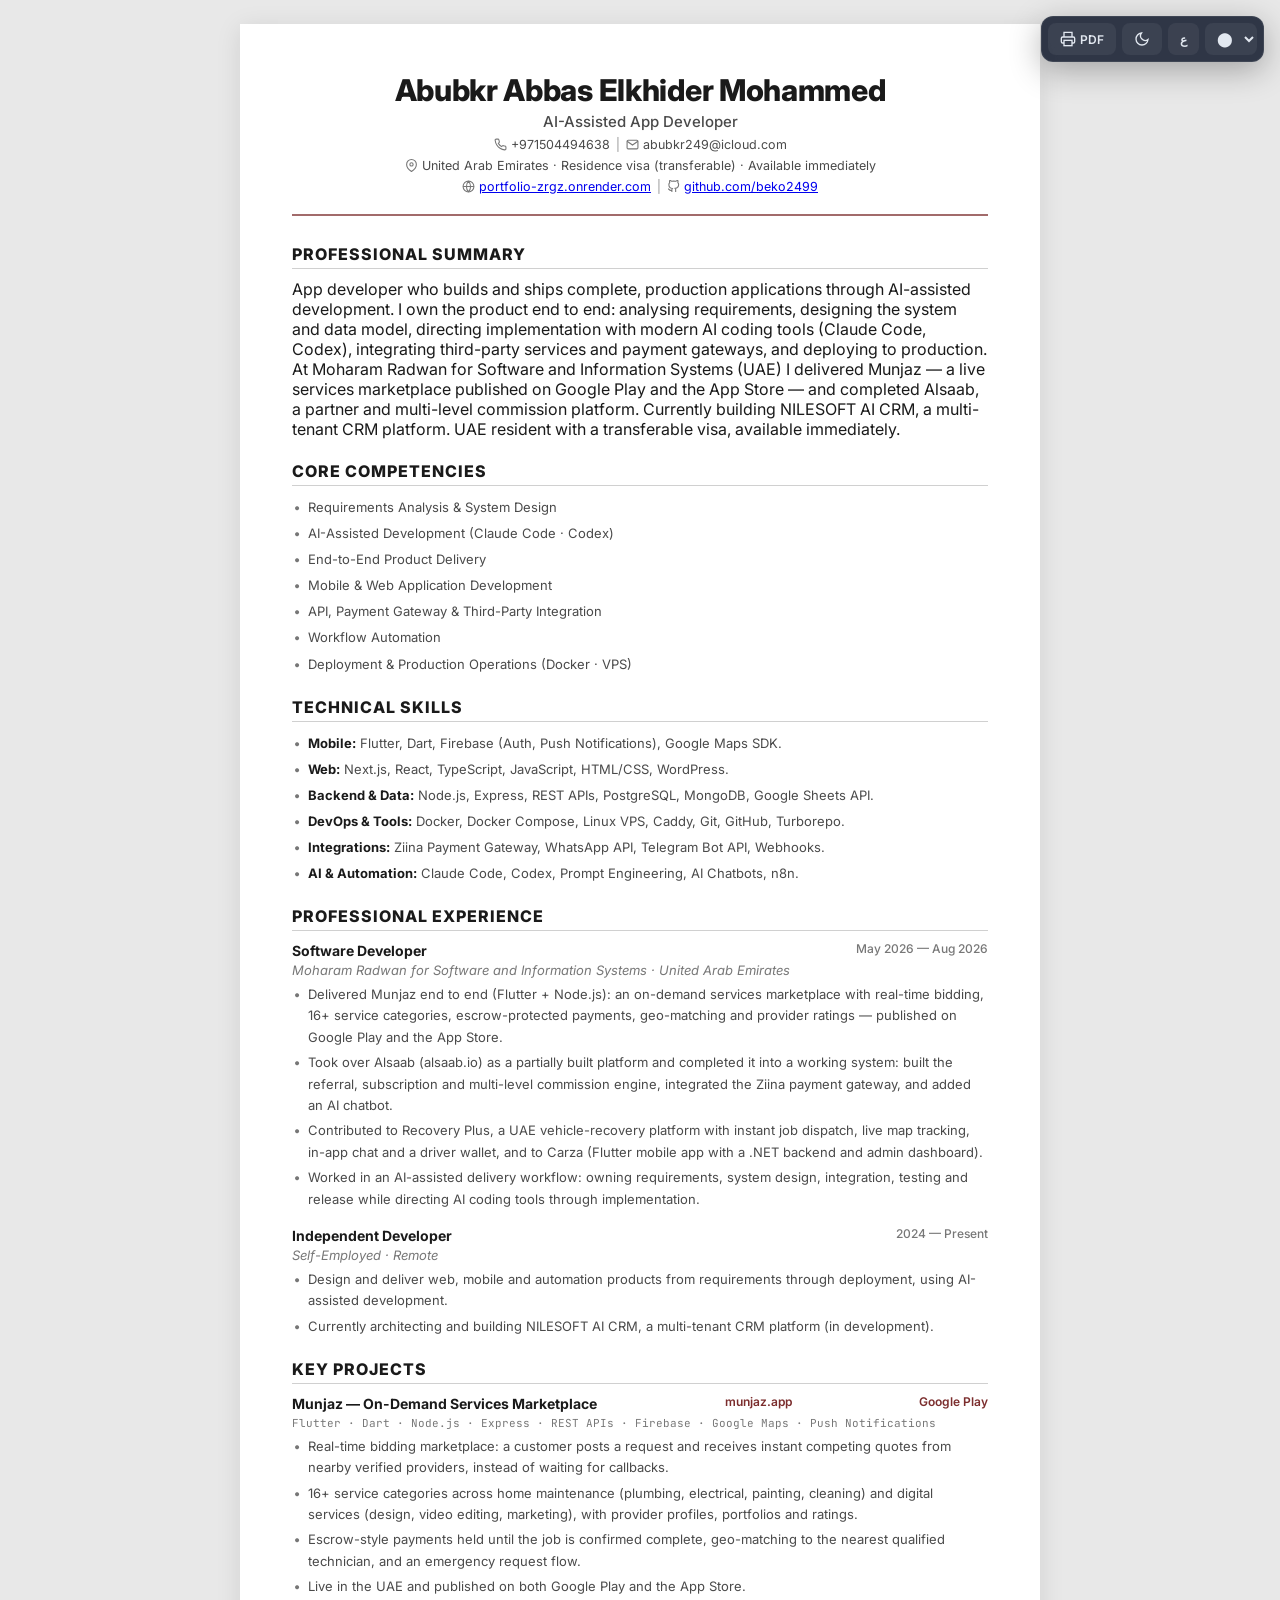
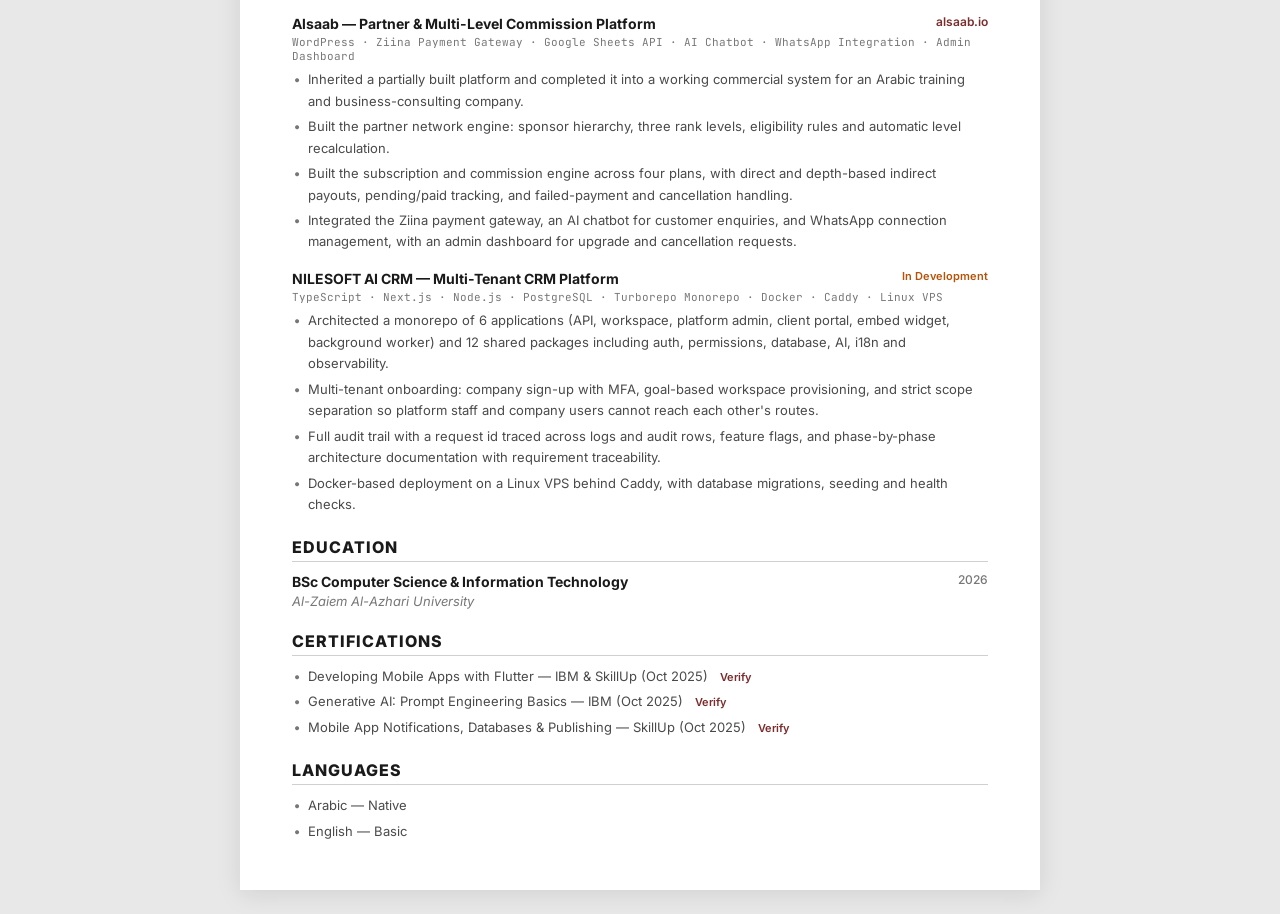
==== commit ab3a0ea5: "chore: point the CV and README at the current Render URL The previous onrender host is suspended; th" ====
--- a/cv.html
+++ b/cv.html
@@ -90,8 +90,8 @@
                             <circle cx="12" cy="12" r="10" />
                             <path d="M2 12h20M12 2a15 15 0 010 20M12 2a15 15 0 000 20" />
                         </svg>
-                        <a href="https://portfolio-dlqw.onrender.com" target="_blank"
-                            rel="noopener">portfolio-dlqw.onrender.com</a>
+                        <a href="https://portfolio-zrgz.onrender.com" target="_blank"
+                            rel="noopener">portfolio-zrgz.onrender.com</a>
                     </span>
                     <span class="contact-sep">|</span>
                     <span class="contact-item">
